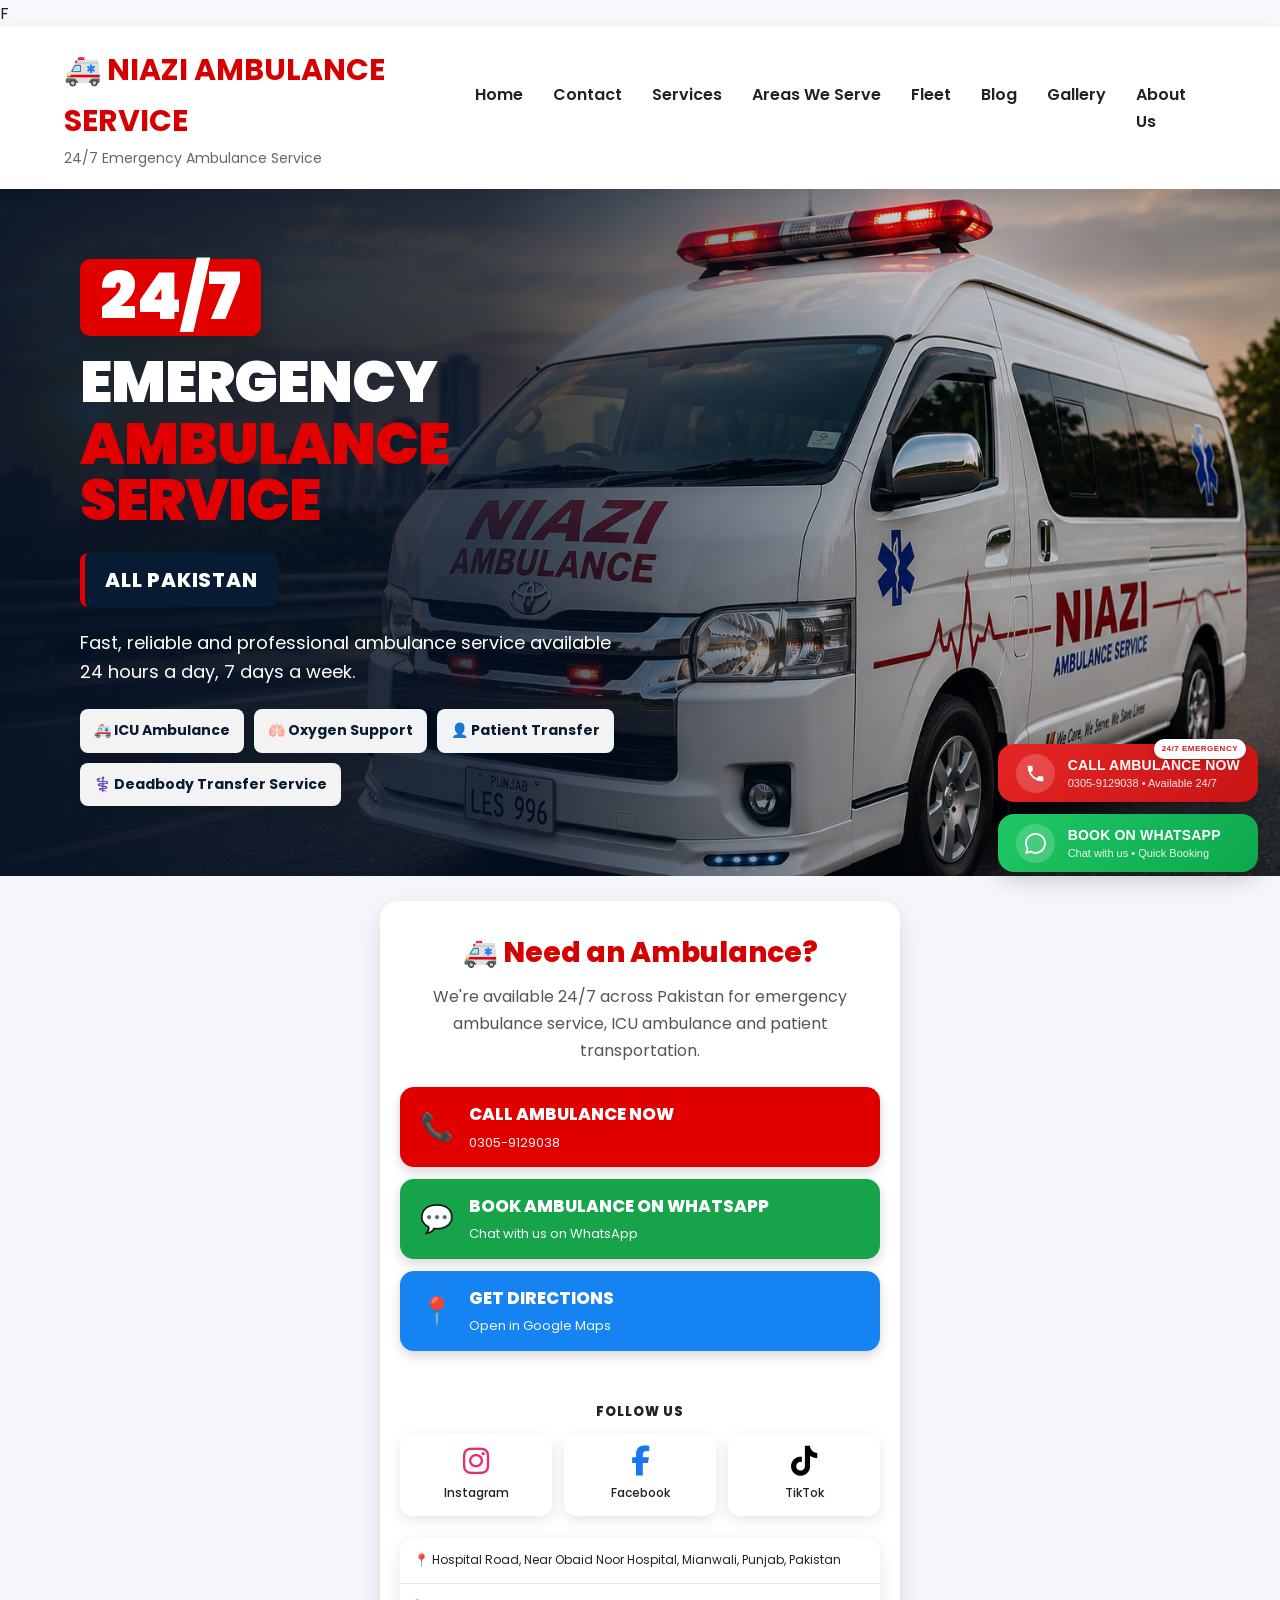
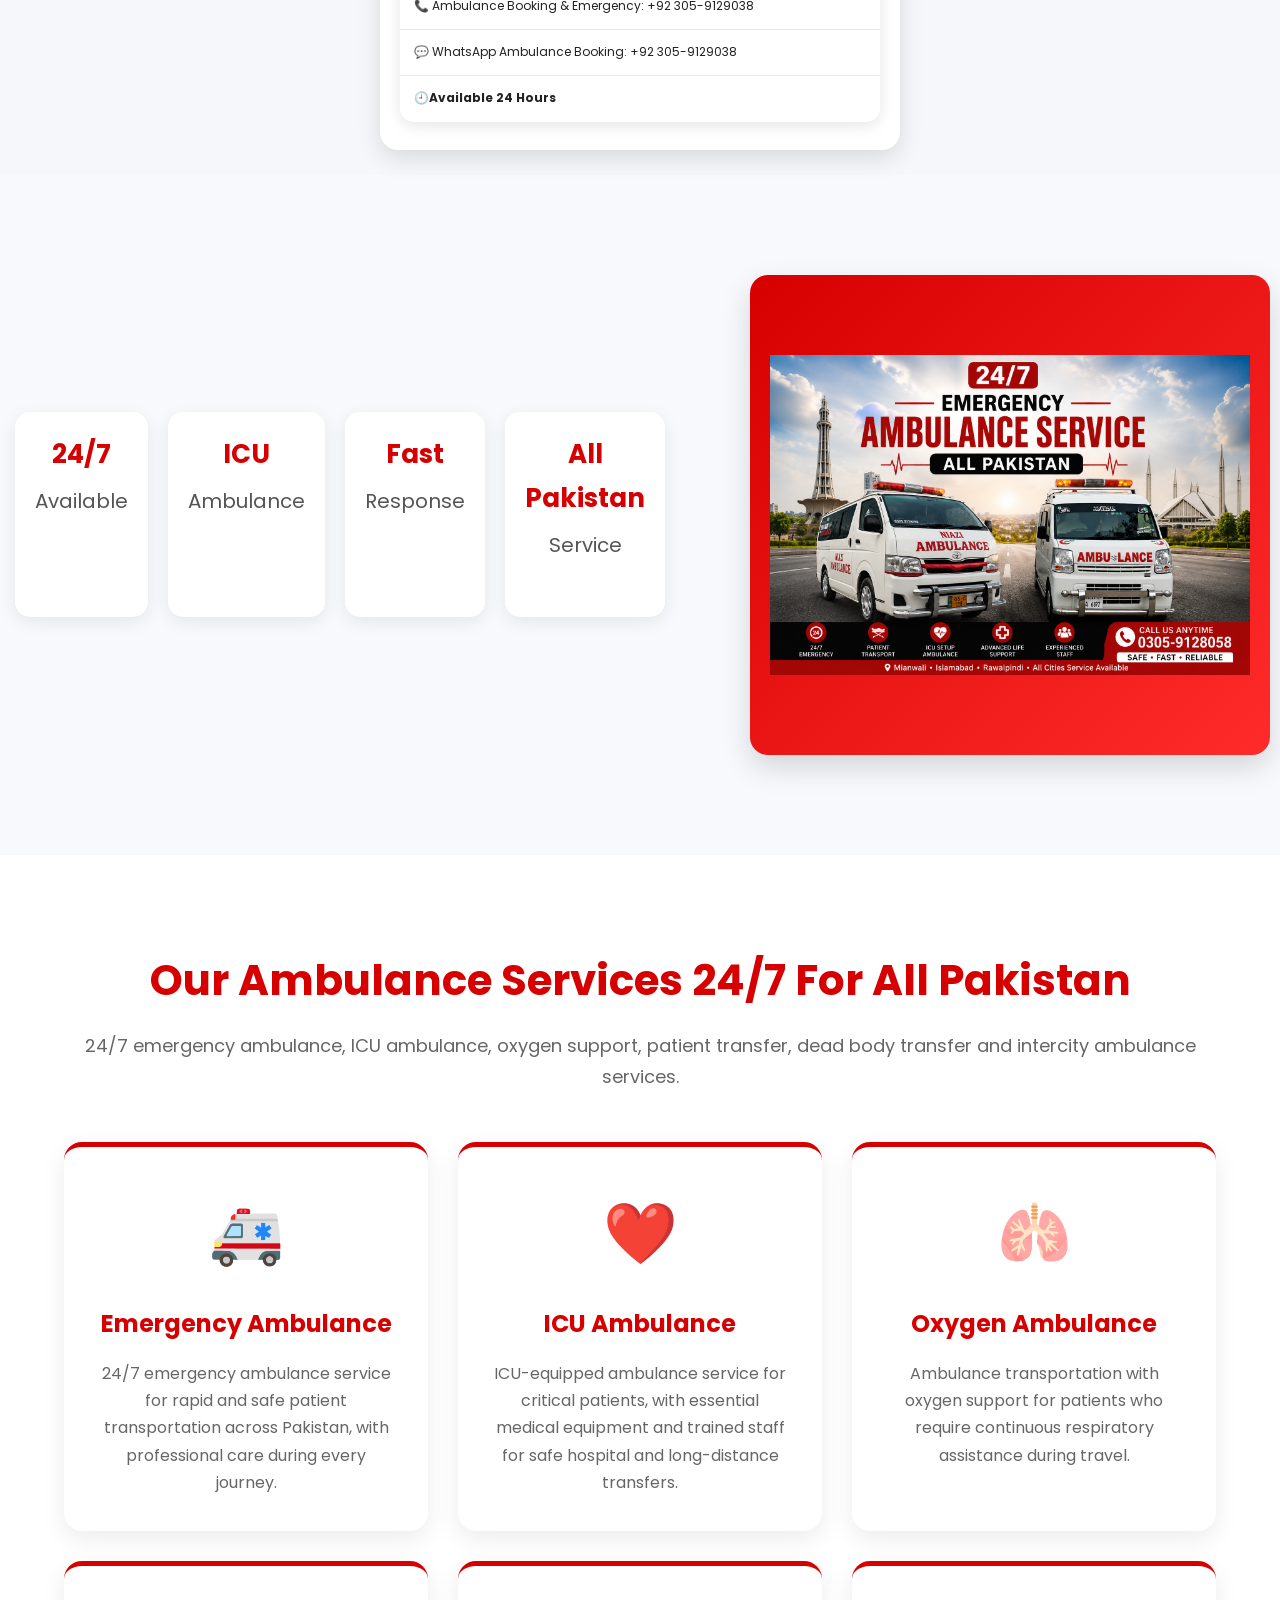
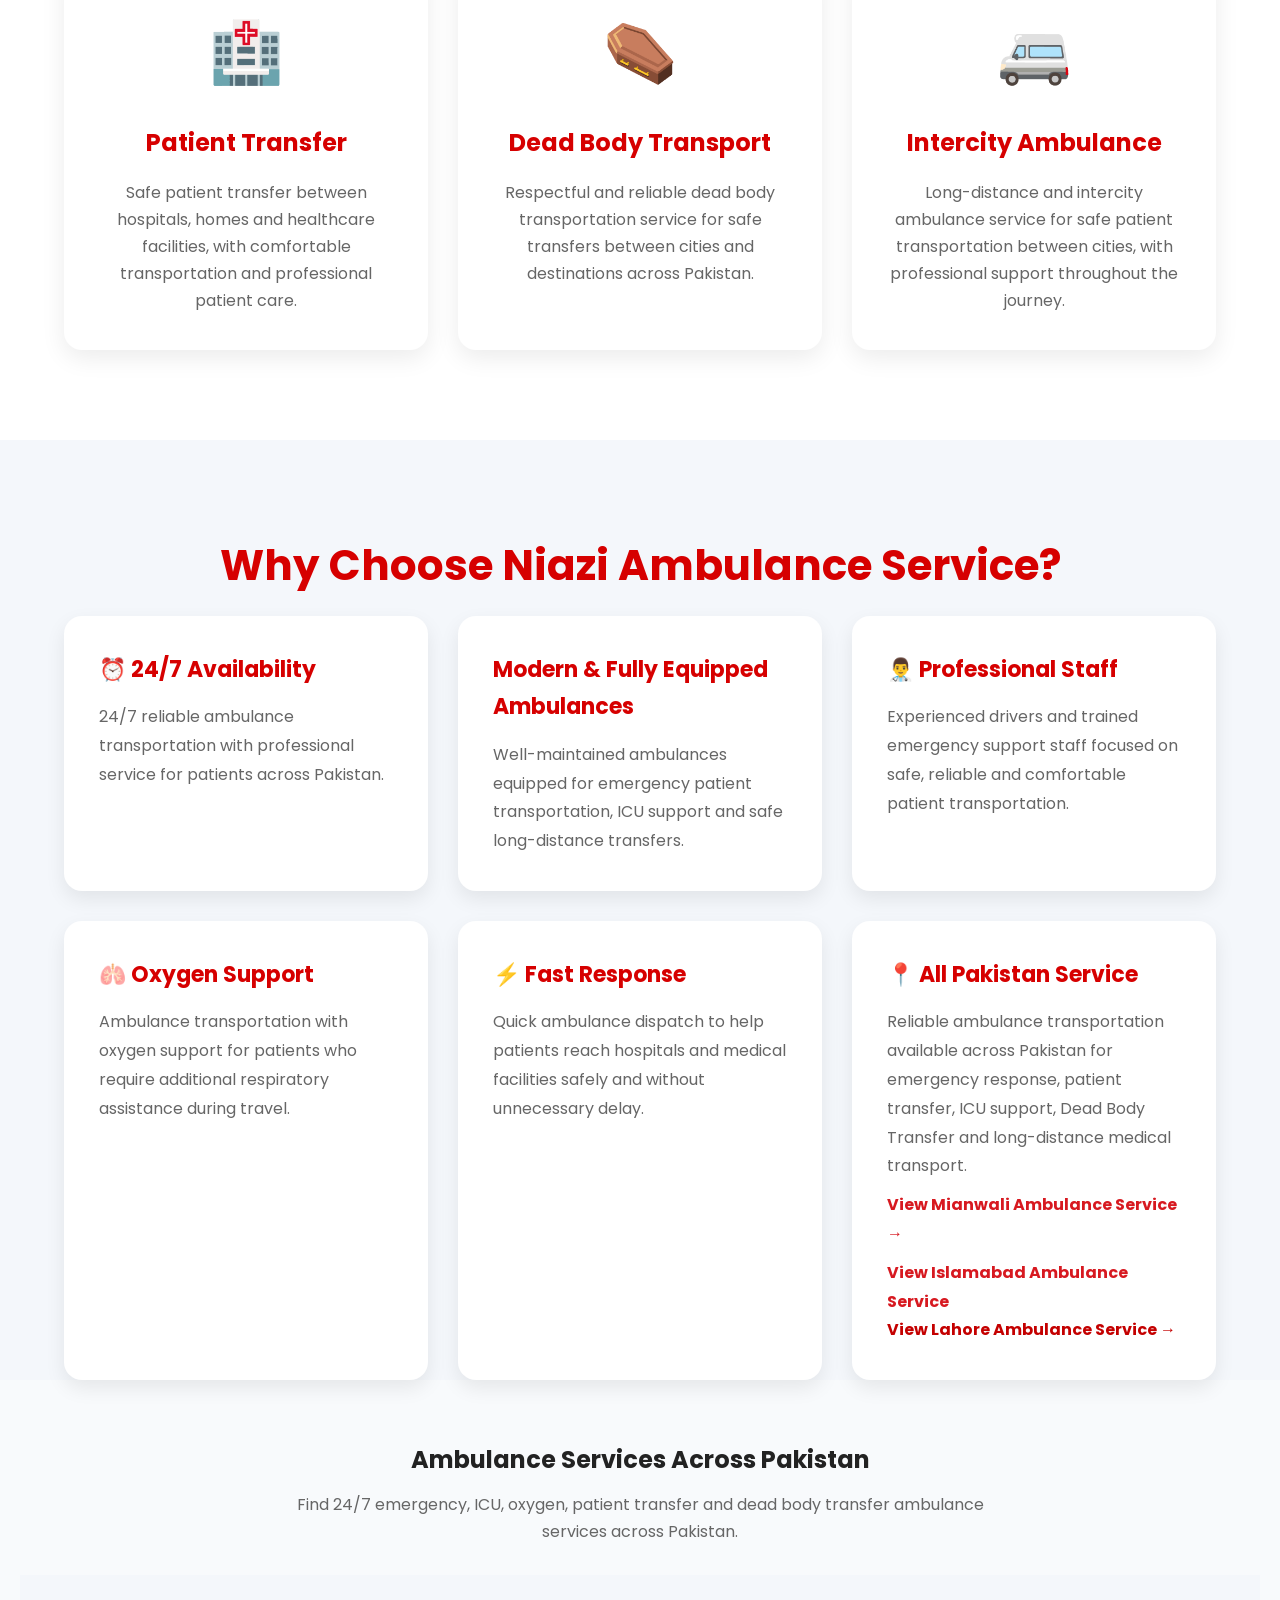
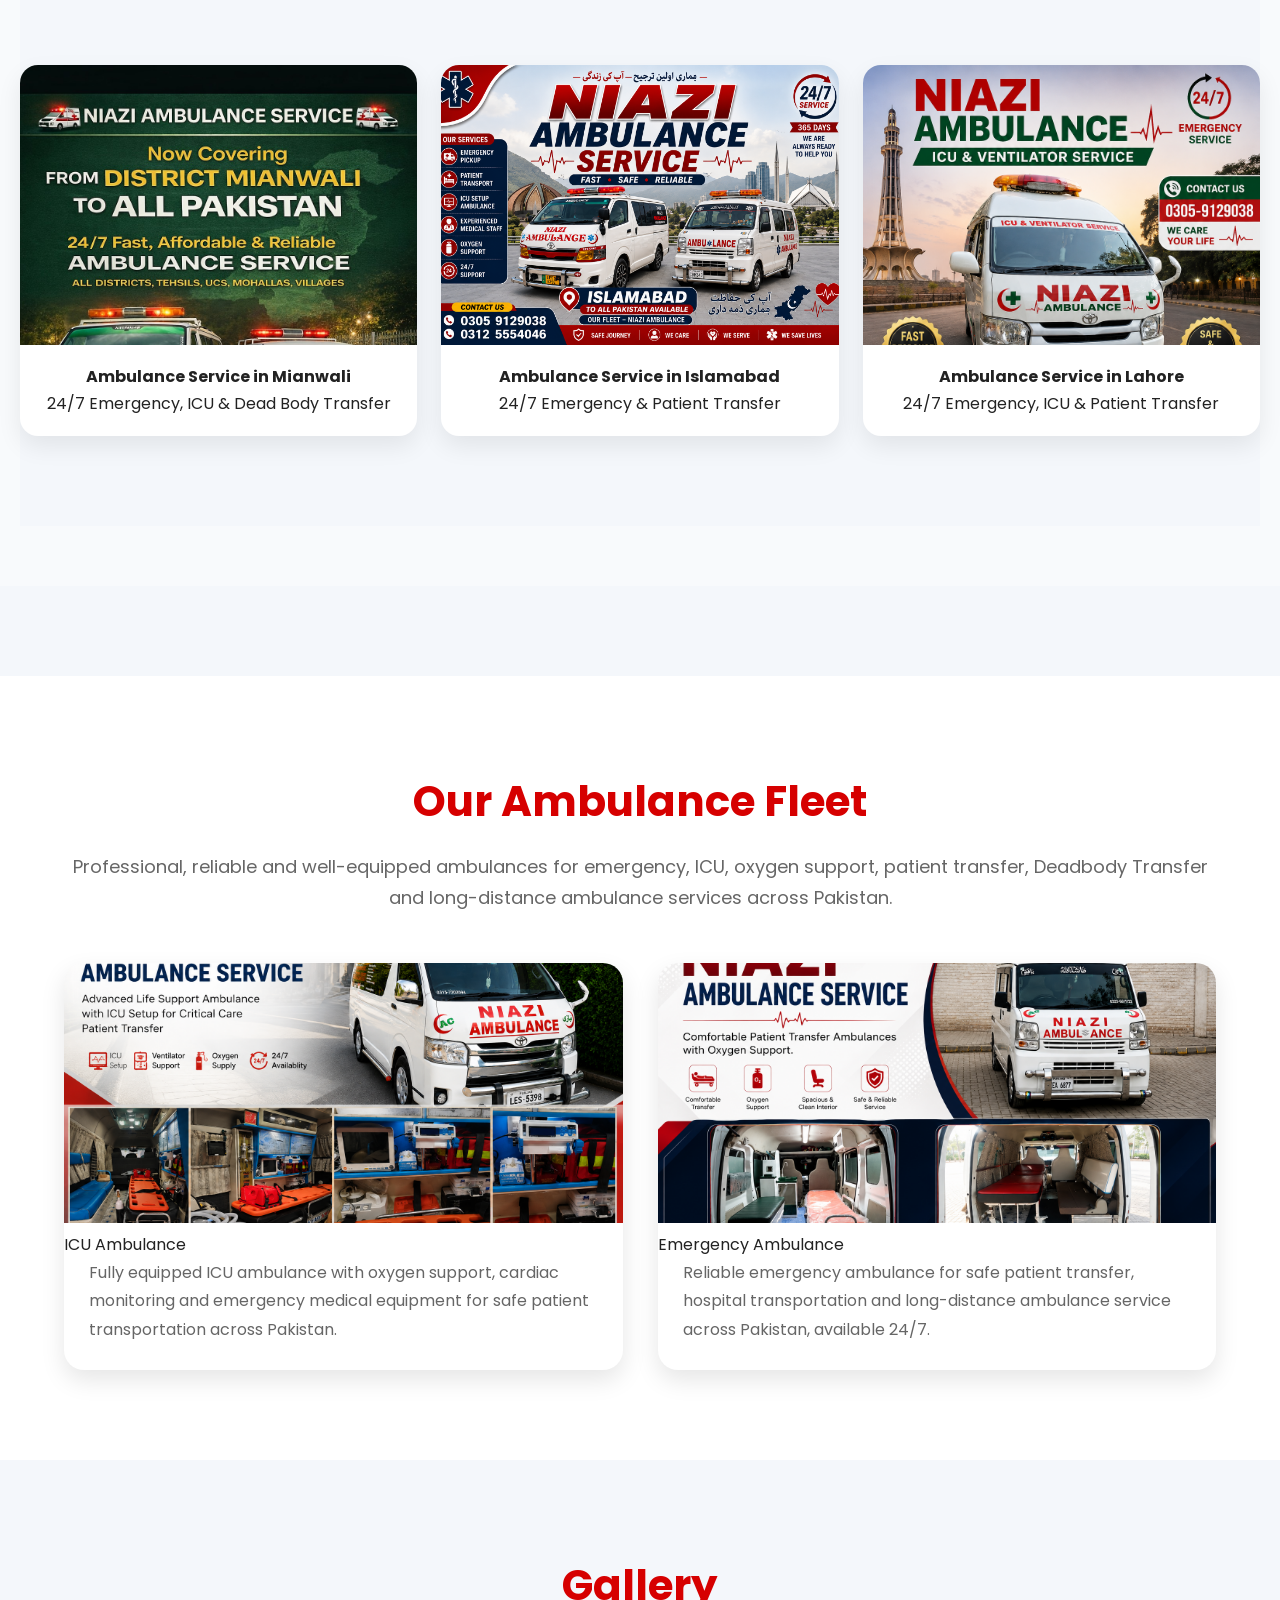
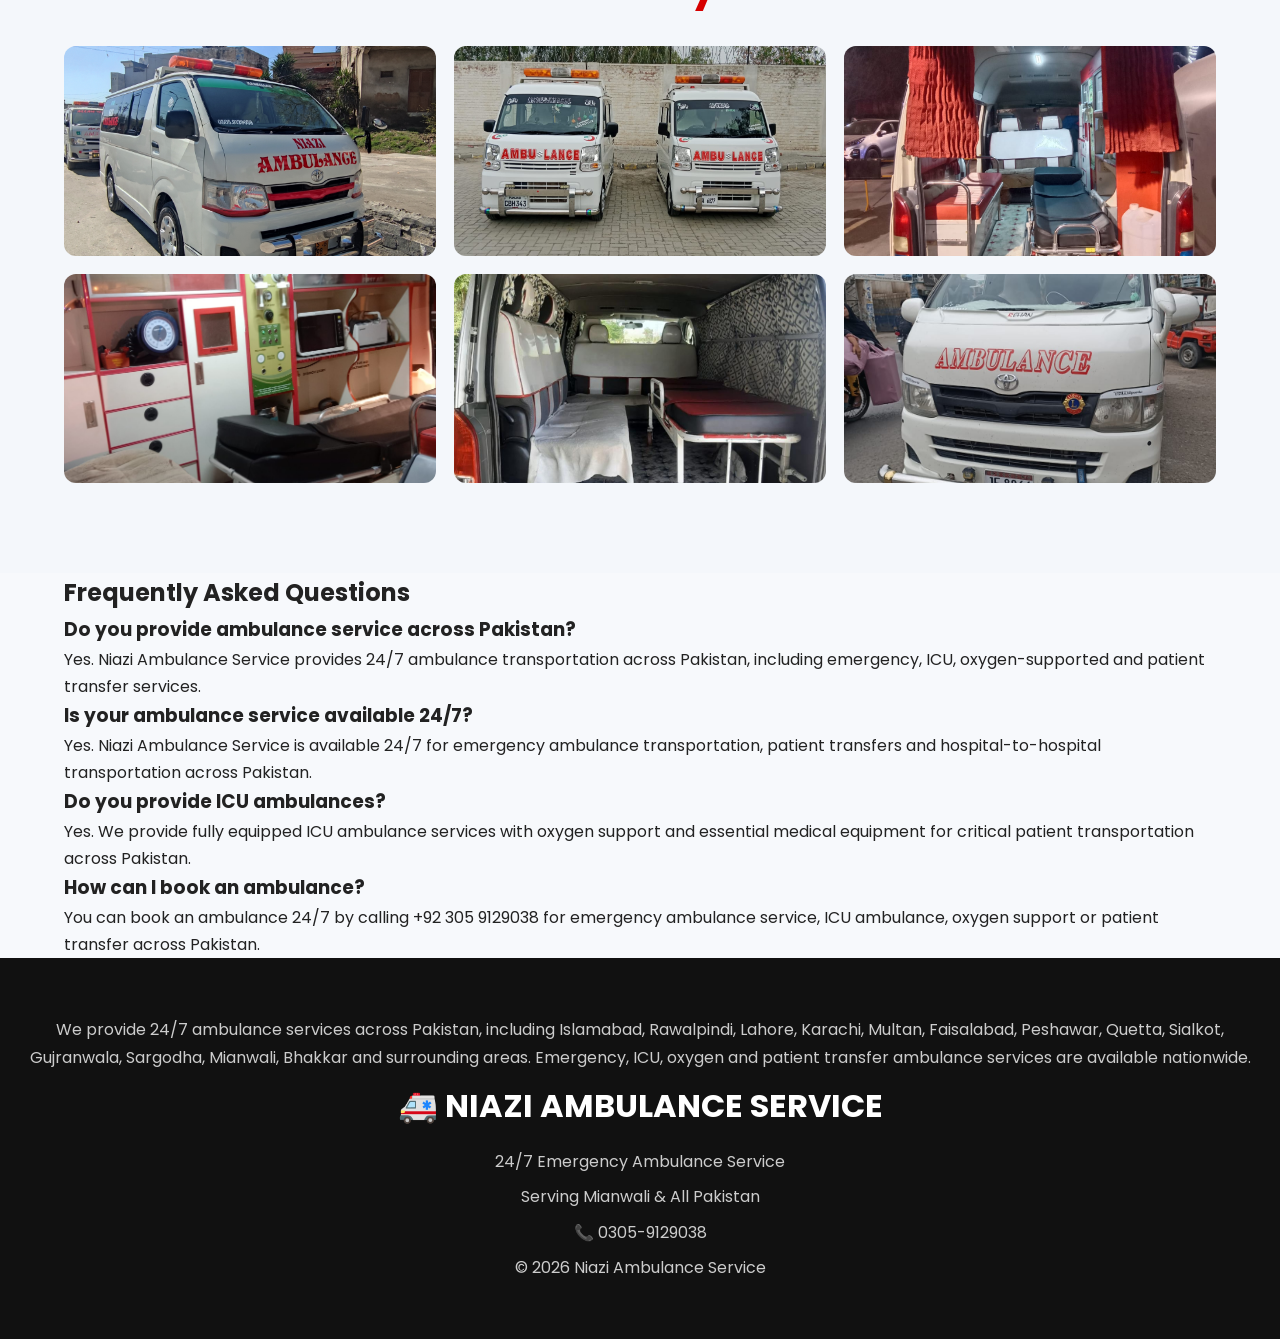
==== index.html @ 9f376a41 "Update index.html" ====
<!DOCTYPE html>
<html lang="en">
<head> 
<!-- Google tag (gtag.js) -->
<script async src="https://www.googletagmanager.com/gtag/js?id=G-XBXGV4109N"></script>
<script>
window.dataLayer = window.dataLayer || [];
function gtag(){dataLayer.push(arguments);}
gtag('js', new Date());

gtag('config', 'G-XBXGV4109N',);F
</script>F
<link rel="icon" type="image/png" href="favicon.png">
    <meta charset="UTF-8">
    <meta name="viewport" content="width=device-width, initial-scale=1.0">
    <title>Niazi Ambulance Service | 24/7 Ambulance Service Across Pakistan</title>
<meta name="description" content="Niazi Ambulance Service provides 24/7 emergency ambulance, ICU ambulance, oxygen ambulance, patient transfer and dead body transportation across  Pakistan.">
<meta name="keywords" content="Pakistan ambulance service, ambulance service Pakistan, emergency ambulance Pakistan, 24/7 ambulance service, ICU ambulance, oxygen ambulance, patient transfer, dead body transportation, private ambulance Pakistan, ambulance near me, Islamabad ambulance, Rawalpindi ambulance, Lahore ambulance, Karachi ambulance, Multan ambulance, Faisalabad ambulance, Peshawar ambulance, Quetta ambulance, Sialkot ambulance, Gujranwala ambulance, Hyderabad ambulance, Sargodha ambulance, Bahawalpur ambulance, Sukkur ambulance, Abbottabad ambulance, Mardan ambulance, Mianwali ambulance, Bhakkar ambulance, Niazi Ambulance Service">    
  <link rel="canonical" href="https://niaziambulance.github.io/niazi-ambulance/"> 
    <meta property="og:title" content="Niazi Ambulance Service | 24/7 Emergency Ambulance Across Pakistan">
<meta property="og:description" content="24/7 Emergency Ambulance, ICU Ambulance, Oxygen Ambulance, Patient transfer ambulance services, including and Dead Body Transportation across Pakistan.">
<meta property="og:image" content="https://niaziambulance.github.io/niazi-ambulance/large-ambulance.jpg">
<meta property="og:url" content="https://niaziambulance.github.io/niazi-ambulance/">
<meta property="og:type" content="website">
<link rel="stylesheet" href="style.css"> 
 <link rel="stylesheet" href="https://cdnjs.cloudflare.com/ajax/libs/font-awesome/6.7.2/css/all.min.css">
    <link href="https://fonts.googleapis.com/css2?family=Poppins:wght@300;400;500;600;700&display=swap" rel="stylesheet">
<script type="application/ld+json">
{
  "@context":"https://schema.org",
  "@type":"AmbulanceStation",
  "name":"Niazi Ambulance Service",
  "url":"https://niaziambulance.github.io/niazi-ambulance/",
  "telephone":"+92 305 9129038",
  "areaServed":"Pakistan",
  "address":{
    "@type":"PostalAddress",
    "addressLocality":"Mianwali",
    "addressCountry":"PK"
  }
}
</script>
</head>

<body>

<header>

<div class="container">

<div class="logo">

<h2>🚑 NIAZI AMBULANCE SERVICE</h2>

<p>24/7 Emergency Ambulance Service</p>

</div>

<!-- MOBILE MENU BUTTON -->
<button class="niazi-menu-btn" onclick="toggleNiaziMenu()" aria-label="Open Menu">
    ☰
</button>

<nav id="niazi-navigation">

    <ul>

        <li>
            <a href="index.html"
               onclick="closeNiaziMenu()"
               style="color:#222 !important; text-decoration:none !important;">
               Home
            </a>
        <li>
            <a href="#contact"
             onclick="closeNiaziMenu()"
             style="color:#222 !important; text-decoration:none !important; opacity:1 !important;">
            Contact
         </a>
     <li>
            <a href="#services"
               onclick="closeNiaziMenu()"
               style="color:#222 !important; text-decoration:none !important;">
               Services
            </a>
        </li>

        <li>
            <a href="areas-we-serve.html"
               onclick="closeNiaziMenu()"
               style="color:#222 !important; text-decoration:none !important; white-space:nowrap;">
               Areas We Serve
            </a>
        </li>

        <li>
            <a href="#fleet"
               onclick="closeNiaziMenu()"
               style="color:#222 !important; text-decoration:none !important;">
               Fleet
            </a>
        </li>

        <li>
            <a href="blog.html"
               onclick="closeNiaziMenu()"
               style="color:#222 !important; text-decoration:none !important;">
               Blog
            </a>
        </li>

        <li>
            <a href="#gallery"
               onclick="closeNiaziMenu()"
               style="color:#222 !important; text-decoration:none !important;">
               Gallery
            </a>
        </li>

        <li>
            <a href="about.html"
               onclick="closeNiaziMenu()"
               style="color:#222 !important; text-decoration:none !important;">
               About Us
            </a>
        </li>

        <li>
        
            </a>
        </li>

    </ul>

</nav>
    
</div>

</header> 
<!-- PREMIUM HERO SECTION -->
<section class="niazi-premium-hero">

    <div class="niazi-hero-overlay"></div>

    <div class="niazi-hero-content">

        <div class="niazi-hero-copy">

            <div class="niazi-247">24/7</div>

            <h1>
                EMERGENCY
                <span>AMBULANCE SERVICE</span>
            </h1>

            <div class="niazi-all-pakistan">
                ALL PAKISTAN
            </div>

            <p class="niazi-hero-description">
                Fast, reliable and professional ambulance service
                available 24 hours a day, 7 days a week.
            </p>

            <div class="niazi-hero-services">

                <span>
                    🚑 ICU Ambulance
                </span>

                <span>
                    🫁 Oxygen Support
                </span>

                <span>
                    👤 Patient Transfer
                </span>

                <span>
                    ⚕️ Deadbody Transfer Service
                </span>

            </div>

        </div>

    </div>

</section>
  </div>  
<!-- TOP EMERGENCY CONTACT PANEL -->
<section class="quick-emergency">

  <div class="quick-emergency-card">

    <h2>🚑 Need an Ambulance?</h2>
    <p class="quick-subtitle">We're available 24/7 across Pakistan for emergency ambulance service, ICU ambulance and patient transportation.</p>

    <a href="tel:03059129038" class="quick-action quick-call">
      <span>📞</span>
      <div>
        <strong>CALL AMBULANCE NOW</strong>
        <small>0305-9129038</small>
      </div>
    </a>

    <a href="https://wa.me/923059129038"
       class="quick-action quick-whatsapp">
      <span>💬</span>
      <div>
        <strong>BOOK AMBULANCE ON WHATSAPP</strong>
        <small>Chat with us on WhatsApp</small>
      </div>
    </a>

    <a href="https://maps.app.goo.gl/GxHsYLiKCK63PZyK7"
       target="_blank"
       rel="noopener noreferrer"
       class="quick-action quick-directions">
      <span>📍</span>
      <div>
        <strong>GET DIRECTIONS</strong>
        <small>Open in Google Maps</small>
      </div>
    </a>

  <div class="quick-social">

<a href="https://www.instagram.com/niaziambulanceservice?igsh=cXZ5MG9jd2l1eTc="
       target="_blank" rel="noopener noreferrer"
       class="social-instagram">
        <i class="fa-brands fa-instagram"></i>
        <span>Instagram</span>
    </a>

    <a href="https://www.facebook.com/share/195JZ9LGdm/"
       target="_blank" rel="noopener noreferrer"
       class="social-facebook">
        <i class="fa-brands fa-facebook-f"></i>
        <span>Facebook</span>
    </a>

    <a href="https://www.tiktok.com/@niazi.ambulance.m?_r=1&amp;_t=ZS-98Pcb3kV2Ha"
       target="_blank" rel="noopener noreferrer"
       class="social-tiktok">
        <i class="fa-brands fa-tiktok"></i>
        <span>TikTok</span>
    </a>

  </div>

    <div class="quick-info">
      <p>📍 Hospital Road, Near Obaid Noor Hospital, Mianwali, Punjab, Pakistan</p>
      <p>📞 Ambulance Booking & Emergency: +92 305-9129038</p>
      <p>💬 WhatsApp Ambulance Booking: +92 305-9129038</p>
      <p>🕘 <strong>Available 24 Hours</strong></p>
    </div>

  </div>

</section>
<!-- TOP EMERGENCY CONTACT PANEL END -->
<section class="hero">

<div class="hero-left">

<div class="hero-info">

<div>

<h3>24/7</h3>

<p>Available</p>

</div>

<div>

<h3>ICU</h3>

<p>Ambulance</p>

</div>

<div>

<h3>Fast</h3>

<p>Response</p>

</div>

<div>

<h3>All Pakistan</h3>

<p>Service</p>

</div>

</div>

</div>
<div class="hero-right">

    <img src="emergency-banner.png"
         loading="lazy"
         alt="Niazi Ambulance Service 24/7 Emergency Ambulance Service All Pakistan"
         class="emergency-banner">

</div>

</section><!-- ===========================
OUR SERVICES
============================ -->

<section id="services" class="services">

<div class="container">

<h2 class="section-title">Our Ambulance Services 24/7 For All Pakistan</h2>

<p class="section-subtitle">
24/7 emergency ambulance, ICU ambulance, oxygen support, patient transfer, dead body transfer and intercity ambulance services.
</p>

<div class="service-grid">

<div class="service-card">

<div class="icon">🚑</div>

<h3>Emergency Ambulance</h3>

<p>
24/7 emergency ambulance service for rapid and safe patient transportation across Pakistan, with professional care during every journey.
</p>

</div>

<div class="service-card">

<div class="icon">❤️</div>

<h3>ICU Ambulance</h3>

<p>
ICU-equipped ambulance service for critical patients, with essential medical equipment and trained staff for safe hospital and long-distance transfers.
</p>

</div>

<div class="service-card">

<div class="icon">🫁</div>

<h3>Oxygen Ambulance</h3>

<p>
Ambulance transportation with oxygen support for patients who require continuous respiratory assistance during travel.
</p>

</div>

<div class="service-card">

<div class="icon">🏥</div>

<h3>Patient Transfer</h3>

<p>
Safe patient transfer between hospitals, homes and healthcare facilities, with comfortable transportation and professional patient care.
</p>

</div>

<div class="service-card">

<div class="icon">⚰️</div>

<h3>Dead Body Transport</h3>

<p>
Respectful and reliable dead body transportation service for safe transfers between cities and destinations across Pakistan.
</p>

</div>

<div class="service-card">

<div class="icon">🚐</div>

<h3>Intercity Ambulance</h3>

<p>
Long-distance and intercity ambulance service for safe patient transportation between cities, with professional support throughout the journey.
</p>

</div>

</div>

</div>

</section>

<!-- ===========================
WHY CHOOSE US
============================ -->

<section class="why-us">

<div class="container">

<h2 class="section-title">
Why Choose Niazi Ambulance Service?
</h2>

<div class="why-grid">

<div class="why-card">

<h3>⏰ 24/7 Availability</h3>

<p>
24/7 reliable ambulance transportation with professional service for patients across Pakistan.
</p>

</div>

<div class="why-card"> 
    
<h3>Modern &amp; Fully Equipped Ambulances</h3>

<p>
Well-maintained ambulances equipped for emergency patient transportation, ICU support and safe long-distance transfers.
</p>

</div>

<div class="why-card">

<h3>👨‍⚕️ Professional Staff</h3>

<p>
Experienced drivers and trained emergency support staff focused on safe, reliable and comfortable patient transportation.
</p>

</div>

<div class="why-card">

<h3>🫁 Oxygen Support</h3>

<p>
Ambulance transportation with oxygen support for patients who require additional respiratory assistance during travel.
</p>

</div>

<div class="why-card">

<h3>⚡ Fast Response</h3>

<p>
Quick ambulance dispatch to help patients reach hospitals and medical facilities safely and without unnecessary delay.
</p>

</div>

<div class="why-card">

<h3>📍 All Pakistan Service</h3>

<p>
Reliable ambulance transportation available across Pakistan for emergency response, patient transfer, ICU support, Dead Body Transfer and long-distance medical transport.
<br>
<a href="ambulance-service-in-mianwali/" style="display:inline-block;margin-top:10px;font-weight:bold;color:#d71920;text-decoration:none;">
View Mianwali Ambulance Service →
<br>
<a href="ambulance-service-in-islamabad/" style="display:inline-block;margin-top:10px;font-weight:bold;color:#d71920;text-decoration:none;">
View Islamabad Ambulance Service 
    
<a href="ambulance-service-in-lahore/" style="display:block;color:#c40000;font-weight:700;text-decoration:none;">
    View Lahore Ambulance Service →
</a>
</p>

</div>

</div>

</div>
<section class="city-pages">
  <div class="w">

    <h2>Ambulance Services Across Pakistan</h2>
    <p class="sub">
      Find 24/7 emergency, ICU, oxygen, patient transfer and dead body transfer ambulance services across Pakistan.
    </p>

<div class="gallery">

  <figure class="card">
    <a href="ambulance-service-in-mianwali/">
      <img src="ambulance-service-in-mianwali/niazi-ambulance-mianwali.png" alt="Ambulance Service in Mianwali">
      <figcaption>
        <strong>Ambulance Service in Mianwali</strong><br>
        24/7 Emergency, ICU & Dead Body Transfer
      </figcaption>
    </a>
  </figure>

  <figure class="card">
    <a href="ambulance-service-in-islamabad/">
      <img src="ambulance-service-in-islamabad/niazi-ambulance-service-islamabad.png" alt="Ambulance Service in Islamabad">
      <figcaption>
        <strong>Ambulance Service in Islamabad</strong><br>
        24/7 Emergency & Patient Transfer
      </figcaption>
    </a>
  </figure>

  <figure class="card">
    <a href="ambulance-service-in-lahore/">
      <img src="ambulance-service-in-lahore/lahore-poster.jpg" alt="Ambulance Service in Lahore">
      <figcaption>
        <strong>Ambulance Service in Lahore</strong><br>
        24/7 Emergency, ICU & Patient Transfer
      </figcaption>
    </a>
  </figure>

</div>

    </div>

  </div>
</section>
</section><!-- ===========================
OUR FLEET
=========================== -->

<section id="fleet" class="fleet">

<div class="container">

<h2 class="section-title">Our Ambulance Fleet</h2>

<p class="section-subtitle">

Professional, reliable and well-equipped ambulances for emergency, ICU, oxygen support, patient transfer, Deadbody Transfer and long-distance ambulance services across Pakistan.

</p>

<div class="fleet-grid">

<div class="fleet-card">

<img src="large-icu-ambulance.jpg" loading="lazy" alt="ICU Ambulance with oxygen and cardiac monitoring for emergency patient transport across Pakistan"

<h3>ICU Ambulance</h3>

<p>

Fully equipped ICU ambulance with oxygen support, cardiac monitoring and emergency medical equipment for safe patient transportation across Pakistan.

</p>

</div>

<div class="fleet-card">

<img src="small-icu-ambulance.jpg" loading="lazy" alt="Emergency Ambulance for fast and reliable patient transfer across Pakistan"

<h3>Emergency Ambulance</h3>

<p>

Reliable emergency ambulance for safe patient transfer, hospital transportation and long-distance ambulance service across Pakistan, available 24/7.

</p>

</div>

</div>

</div>

</section>

<!-- ===========================
PHOTO GALLERY
=========================== -->

<section id="gallery" class="gallery">

<div class="container">

<h2 class="section-title">

Gallery

</h2>

<div class="Gallery-grid">

<img src="Gallery1.jpg" loading="lazy" alt="24/7 ambulance service with professional emergency patient transport across Pakistan">

<img src="Gallery2.jpg" loading="lazy" alt="Emergency ambulance service for fast patient transportation across Pakistan">

<img src="Gallery3.jpg" loading="lazy" alt="ICU ambulance service with oxygen and emergency medical support across Pakistan">

<img src="Gallery4.jpg" loading="lazy" alt="ICU ambulance with medical equipment for critical patient transport across Pakistan">

<img src="Gallery5.jpg" loading="lazy" alt="Advanced life support ambulance for emergency patient transportation across Pakistan">

<img src="Gallery6.jpg" loading="lazy" alt="Emergency ambulance service for safe hospital and patient transfer across Pakistan">

</div>

</div>

</section>

<section id="faq" class="faq">
  <div class="container">
    <h2>Frequently Asked Questions</h2>

 <h3>Do you provide ambulance service across Pakistan?</h3>
<p>Yes. Niazi Ambulance Service provides 24/7 ambulance transportation across Pakistan, including emergency, ICU, oxygen-supported and patient transfer services.</p>
   
 <h3>Is your ambulance service available 24/7?</h3>
 <p>Yes. Niazi Ambulance Service is available 24/7 for emergency ambulance transportation, patient transfers and hospital-to-hospital transportation across Pakistan.</p>

 <h3>Do you provide ICU ambulances?</h3>
 <p>Yes. We provide fully equipped ICU ambulance services with oxygen support and essential medical equipment for critical patient transportation across Pakistan.</p>

 <h3>How can I book an ambulance?</h3>
<p>You can book an ambulance 24/7 by calling +92 305 9129038 for emergency ambulance service, ICU ambulance, oxygen support or patient transfer across Pakistan.</p>
  </div>
</section>


<!-- ===========================
FOOTER
=========================== -->

<footer>   
<p>
We provide 24/7 ambulance services across Pakistan, including Islamabad, Rawalpindi, Lahore, Karachi, Multan, Faisalabad, Peshawar, Quetta, Sialkot, Gujranwala, Sargodha, Mianwali, Bhakkar and surrounding areas. Emergency, ICU, oxygen and patient transfer ambulance services are available nationwide.
</p>
<div class="container">

<h2>

🚑 NIAZI AMBULANCE SERVICE

</h2>

<p>

24/7 Emergency Ambulance Service

</p>

<p>

Serving Mianwali & All Pakistan

</p>

<p>

📞 0305-9129038

</p>

<p>

© 2026 Niazi Ambulance Service

</p>

</div>

</footer>

<script src="script.js"></script>
<!-- =====================================================
     NIAZI AMBULANCE - PREMIUM FLOATING CTA
     ===================================================== -->

<style>
/* ---------- PREMIUM FLOATING CTA ---------- */

.niazi-premium-cta {
    position: fixed;
    right: 22px;
    bottom: 28px;
    z-index: 999999;
    display: flex;
    flex-direction: column;
    gap: 12px;
    font-family: Arial, Helvetica, sans-serif;
}

/* Main button */
.niazi-premium-btn {
    position: relative;
    min-width: 205px;
    height: 58px;
    padding: 0 18px;
    border-radius: 16px;
    display: flex;
    align-items: center;
    gap: 13px;
    color: #fff;
    text-decoration: none;
    box-sizing: border-box;

    box-shadow:
        0 8px 25px rgba(0,0,0,.18),
        0 2px 5px rgba(0,0,0,.08);

    transition:
        transform .25s ease,
        box-shadow .25s ease;
}

/* Hover */
.niazi-premium-btn:hover {
    transform: translateX(-5px);
    box-shadow:
        0 12px 30px rgba(0,0,0,.25),
        0 3px 8px rgba(0,0,0,.10);
}

/* Call */
.niazi-call-premium {
    background: linear-gradient(135deg, #e52525, #c91414);
}

/* WhatsApp */
.niazi-whatsapp-premium {
    background: linear-gradient(135deg, #20c765, #0ca84c);
}

/* Icon circle */
.niazi-premium-icon {
    width: 39px;
    height: 39px;
    min-width: 39px;
    border-radius: 50%;
    background: rgba(255,255,255,.18);
    display: flex;
    align-items: center;
    justify-content: center;
}

/* SVG */
.niazi-premium-icon svg {
    width: 21px;
    height: 21px;
    fill: #fff;
}

/* Text */
.niazi-premium-text {
    display: flex;
    flex-direction: column;
    line-height: 1.15;
}

.niazi-premium-title {
    font-size: 14px;
    font-weight: 800;
    letter-spacing: .2px;
}

.niazi-premium-number {
    margin-top: 4px;
    font-size: 11px;
    font-weight: 500;
    opacity: .9;
}

/* Small emergency badge */
.niazi-emergency-dot {
    position: absolute;
    top: -5px;
    right: 12px;
    padding: 3px 8px;
    border-radius: 20px;
    background: #fff;
    color: #d71920;
    font-size: 8px;
    font-weight: 900;
    letter-spacing: .5px;
    box-shadow: 0 3px 8px rgba(0,0,0,.15);
}


/* ---------- SUBTLE CALL PULSE ---------- */

.niazi-call-premium .niazi-premium-icon {
    animation: niaziPulse 2.2s infinite;
}

@keyframes niaziPulse {
    0% {
        box-shadow: 0 0 0 0 rgba(255,255,255,.35);
    }
    60% {
        box-shadow: 0 0 0 9px rgba(255,255,255,0);
    }
    100% {
        box-shadow: 0 0 0 0 rgba(255,255,255,0);
    }
}


/* =====================================================
   MOBILE PREMIUM BOTTOM BAR
   ===================================================== */

.niazi-mobile-premium {
    display: none;
}

@media (max-width: 768px) {

    /* Hide desktop buttons */
    .niazi-premium-cta {
        display: none;
    }

    /* Bottom bar */
    .niazi-mobile-premium {
        position: fixed;
        left: 10px;
        right: 10px;
        bottom: 10px;
        height: 66px;
        z-index: 999999;

        display: flex;
        overflow: hidden;

        border-radius: 17px;

        box-shadow:
            0 8px 30px rgba(0,0,0,.28),
            0 2px 8px rgba(0,0,0,.12);

        font-family: Arial, Helvetica, sans-serif;
    }

    /* Mobile buttons */
    .niazi-mobile-premium-btn {
        flex: 1;
        display: flex;
        align-items: center;
        justify-content: center;
        gap: 8px;

        color: #fff;
        text-decoration: none;

        font-size: 12px;
        font-weight: 800;
        letter-spacing: .1px;

        transition: filter .2s ease;
    }

    .niazi-mobile-premium-btn:active {
        filter: brightness(.88);
    }

    .niazi-mobile-call {
        background: linear-gradient(135deg, #e52525, #c91414);
    }

    .niazi-mobile-whatsapp {
        background: linear-gradient(135deg, #20c765, #0ca84c);
    }

    .niazi-mobile-premium-btn svg {
        width: 22px;
        height: 22px;
        fill: #fff;
    }

    /* Divider */
    .niazi-mobile-divider {
        width: 1px;
        background: rgba(255,255,255,.3);
    }

    /* Prevent website content being hidden */
    body {
        padding-bottom: 88px;
    }
}


/* ---------- SMALL PHONES ---------- */

@media (max-width: 380px) {

    .niazi-mobile-premium {
        height: 62px;
        left: 7px;
        right: 7px;
        bottom: 7px;
    }

    .niazi-mobile-premium-btn {
        font-size: 10px;
        gap: 6px;
    }

    .niazi-mobile-premium-btn svg {
        width: 19px;
        height: 19px;
    }
}
</style>


<!-- =====================================================
     DESKTOP CTA
     ===================================================== -->

<div class="niazi-premium-cta">

    <!-- CALL AMBULANCE -->
    <a
        href="tel:+923059129038"
        class="niazi-premium-btn niazi-call-premium"
        aria-label="Call Niazi Ambulance Now"
    >

        <span class="niazi-emergency-dot">
            24/7 EMERGENCY
        </span>

        <span class="niazi-premium-icon">

            <svg viewBox="0 0 24 24">
                <path d="M6.62 10.79a15.46 15.46 0 006.59 6.59l2.2-2.2c.27-.27.67-.36 1.02-.24
                1.12.37 2.33.57 3.57.57.55 0 1 .45 1 1V20c0
                .55-.45 1-1 1C10.61 21 3 13.39 3 4
                c0-.55.45-1 1-1h3.5c.55 0 1 .45
                1 1 0 1.25.2 2.45.57 3.57.11.35.03.74-.25
                1.02l-2.2 2.2z"/>
            </svg>

        </span>

        <span class="niazi-premium-text">
            <span class="niazi-premium-title">
                CALL AMBULANCE NOW
            </span>

            <span class="niazi-premium-number">
                0305-9129038 • Available 24/7
            </span>
        </span>

    </a>


    <!-- WHATSAPP -->
    <a
        href="https://wa.me/923059129038?text=Assalam-o-Alaikum%2C%20mujhe%20ambulance%20book%20karni%20hai."
        class="niazi-premium-btn niazi-whatsapp-premium"
        target="_blank"
        rel="noopener"
        aria-label="Book Ambulance on WhatsApp"
    >

        <span class="niazi-premium-icon">

            <svg viewBox="0 0 24 24">
                <path d="M20.52 3.48A11.8 11.8 0 0012.04 0C5.52
                0 .22 5.3 .22 11.82c0 2.08.54 4.11
                1.57 5.9L.1 24l6.42-1.68a11.8 11.8 0 005.52
                1.37h.01c6.52 0 11.82-5.3 11.82-11.82
                0-3.16-1.23-6.13-3.35-8.39z
                M12.05 21.7h-.01a9.85 9.85 0 01-5.02-1.37l-.36-.21-3.81
                1 1.02-3.72-.23-.38a9.83 9.83 0 01-1.51-5.2
                C2.13 6.39 6.58 1.94 12.05 1.94c2.64
                0 5.12 1.03 6.99 2.9a9.81 9.81 0 012.9
                6.98c0 5.47-4.45 9.92-9.89 9.92z"/>
            </svg>

        </span>

        <span class="niazi-premium-text">
            <span class="niazi-premium-title">
                BOOK ON WHATSAPP
            </span>

            <span class="niazi-premium-number">
                Chat with us • Quick Booking
            </span>
        </span>

    </a>

</div>


<!-- =====================================================
     MOBILE STICKY CTA
     ===================================================== -->

<div class="niazi-mobile-premium">

    <!-- CALL -->
    <a
        href="tel:+923059129038"
        class="niazi-mobile-premium-btn niazi-mobile-call"
    >

        <svg viewBox="0 0 24 24">
            <path d="M6.62 10.79a15.46 15.46 0 006.59 6.59l2.2-2.2c.27-.27.67-.36 1.02-.24
            1.12.37 2.33.57 3.57.57.55 0 1 .45 1 1V20c0
            .55-.45 1-1 1C10.61 21 3 13.39 3 4
            c0-.55.45-1 1-1h3.5c.55 0 1 .45
            1 1 0 1.25.2 2.45.57 3.57.11.35.03.74-.25
            1.02l-2.2 2.2z"/>
        </svg>

        CALL AMBULANCE NOW

    </a>


    <span class="niazi-mobile-divider"></span>


    <!-- WHATSAPP -->
    <a
        href="https://wa.me/923059129038?text=Assalam-o-Alaikum%2C%20mujhe%20ambulance%20book%20karni%20hai."
        class="niazi-mobile-premium-btn niazi-mobile-whatsapp"
        target="_blank"
        rel="noopener"
    >

        <svg viewBox="0 0 24 24">
            <path d="M20.52 3.48A11.8 11.8 0 0012.04 0C5.52
            0 .22 5.3 .22 11.82c0 2.08.54 4.11
            1.57 5.9L.1 24l6.42-1.68a11.8 11.8 0 005.52
            1.37h.01c6.52 0 11.82-5.3 11.82-11.82
            0-3.16-1.23-6.13-3.35-8.39z
            M12.05 21.7h-.01a9.85 9.85 0 01-5.02-1.37l-.36-.21-3.81
            1 1.02-3.72-.23-.38a9.83 9.83 0 01-1.51-5.2
            C2.13 6.39 6.58 1.94 12.05 1.94c2.64
            0 5.12 1.03 6.99 2.9a9.81 9.81 0 012.9
            6.98c0 5.47-4.45 9.92-9.89 9.92z"/>
        </svg>

        BOOK ON WHATSAPP

    </a>

</div>
    <script>
document.addEventListener("DOMContentLoaded", function () {

    const menuButton = document.querySelector(".niazi-menu-btn");
    const menu = document.getElementById("niazi-navigation");

    if (!menuButton || !menu) return;

    menuButton.addEventListener("click", function () {
        menu.classList.toggle("niazi-menu-open");
    });

    const menuLinks = menu.querySelectorAll("a");

    menuLinks.forEach(function (link) {
        link.addEventListener("click", function () {
            menu.classList.remove("niazi-menu-open");
        });
    });

});
    </script>
</body>

</html>
---- style.css ----
/* ==========================================
NIAZI AMBULANCE SERVICE
STYLE.CSS
========================================== */

*{
margin:0;
padding:0;
box-sizing:border-box;
}

html{
scroll-behavior:smooth;
}

body{

font-family:'Poppins',sans-serif;

background:#f7f9fc;

color:#222;

line-height:1.7;

}

/* Container */

.container{

width:90%;

max-width:1200px;

margin:auto;

}

/* ======================
HEADER
====================== */

header{

background:#ffffff;

box-shadow:0 3px 15px rgba(0,0,0,.08);

position:sticky;

top:0;

z-index:1000;

}

header .container{

display:flex;

justify-content:space-between;

align-items:center;

padding:18px 0;

}

.logo h2{

color:#d60000;

font-size:30px;

font-weight:700;

}

.logo p{

font-size:14px;

color:#666;

}

nav ul{

display:flex;

list-style:none;

gap:30px;

}

nav ul li a{

text-decoration:none;

color:#222;

font-weight:600;

transition:.3s;

}

nav ul li a:hover{

color:#d60000;

}

.call-btn{

background:#d60000;

color:#fff;

padding:12px 22px;

border-radius:50px;

text-decoration:none;

font-weight:600;

transition:.3s;

}

.call-btn:hover{

background:#a60000;

}

/* ======================
HERO
====================== */

.hero{

display:flex;

justify-content:space-between;

align-items:center;

padding:80px 0;

gap:60px;

}

.hero-left{

flex:1;

}

.hero-left h1{

font-size:54px;

font-weight:700;

color:#111;

margin-bottom:20px;

line-height:1.2;

}

.hero-left p{

font-size:20px;

color:#555;

margin-bottom:35px;

}

.hero-buttons{

display:flex;

gap:15px;

flex-wrap:wrap;

margin-bottom:40px;

}

.btn{

display:inline-block;

padding:14px 28px;

border-radius:40px;

text-decoration:none;

font-weight:600;

transition:.3s;

}

.red{

background:#d60000;

color:#fff;

}

.green{

background:#16a34a;

color:#fff;

}

.blue{

background:#0077ff;

color:#fff;

}

.btn:hover{

transform:translateY(-3px);

box-shadow:0 10px 25px rgba(0,0,0,.15);

}

.hero-info{

display:grid;

grid-template-columns:repeat(4,1fr);

gap:20px;

}

.hero-info div{

background:#fff;

padding:20px;

border-radius:15px;

text-align:center;

box-shadow:0 5px 18px rgba(0,0,0,.08);

}

.hero-info h3{

font-size:26px;

color:#d60000;

margin-bottom:8px;

}

.hero-right{

flex:1;

text-align:center;

}

.hero-right img{

width:100%;

max-width:520px;

border-radius:18px;

box-shadow:0 12px 30px rgba(0,0,0,.15);

margin-bottom:20px;

}/* ===========================
SECTION TITLE
=========================== */

.section-title{

text-align:center;

font-size:42px;

font-weight:700;

color:#d60000;

margin-bottom:15px;

}

.section-subtitle{

text-align:center;

font-size:18px;

color:#666;

margin-bottom:50px;

}

/* ===========================
SERVICES
=========================== */

.services{

padding:90px 0;

background:#ffffff;

}

.service-grid{

display:grid;

grid-template-columns:repeat(auto-fit,minmax(280px,1fr));

gap:30px;

}

.service-card{

background:#fff;

padding:35px;

border-radius:18px;

text-align:center;

box-shadow:0 8px 25px rgba(0,0,0,.08);

transition:.35s;

border-top:5px solid #d60000;

}

.service-card:hover{

transform:translateY(-10px);

box-shadow:0 18px 35px rgba(0,0,0,.15);

}

.service-card .icon{

font-size:60px;

margin-bottom:20px;

}

.service-card h3{

font-size:24px;

margin-bottom:15px;

color:#d60000;

}

.service-card p{

font-size:16px;

color:#666;

}

/* ===========================
WHY CHOOSE US
=========================== */

.why-us{

padding:90px 0;

background:#f4f7fb;

}

.why-grid{

display:grid;

grid-template-columns:repeat(auto-fit,minmax(280px,1fr));

gap:30px;

}

.why-card{

background:#fff;

padding:35px;

border-radius:18px;

box-shadow:0 8px 20px rgba(0,0,0,.08);

transition:.3s;

}

.why-card:hover{

transform:translateY(-8px);

}

.why-card h3{

font-size:22px;

color:#d60000;

margin-bottom:15px;

}

.why-card p{

color:#666;

line-height:1.8;

}

/* ===========================
OUR FLEET
=========================== */

.fleet{

padding:90px 0;

background:#fff;

}

.fleet-grid{

display:grid;

grid-template-columns:repeat(auto-fit,minmax(350px,1fr));

gap:35px;

}

.fleet-card{

background:#fff;

border-radius:20px;

overflow:hidden;

box-shadow:0 10px 25px rgba(0,0,0,.10);

transition:.3s;

}

.fleet-card:hover{

transform:translateY(-8px);

}

.fleet-card img{

width:100%;

height:260px;

object-fit:cover;

}

.fleet-card h3{

font-size:26px;

color:#d60000;

padding:20px 25px 10px;

}

.fleet-card p{

padding:0 25px 25px;

color:#666;

line-height:1.8;

}

/* ===========================
GALLERY
=========================== */

.gallery{

padding:90px 0;

background:#f4f7fb;

}

.gallery-grid{

display:grid;

grid-template-columns:repeat(auto-fit,minmax(250px,1fr));

gap:20px;

}

.gallery-grid img{

width:100%;

height:220px;

object-fit:cover;

border-radius:15px;

box-shadow:0 8px 18px rgba(0,0,0,.10);

transition:.3s;

cursor:pointer;

}

.gallery-grid img:hover{

transform:scale(1.05);

}/* ===========================
EMERGENCY BANNER
=========================== */

.emergency-banner{

background:linear-gradient(135deg,#d60000,#ff2b2b);

padding:80px 20px;

text-align:center;

color:#fff;

}

.emergency-banner h2{

font-size:44px;

margin-bottom:15px;

font-weight:700;

}

.emergency-banner p{

font-size:20px;

margin-bottom:30px;

opacity:.95;

}

.emergency-banner .btn{

margin:10px;

}

/* ===========================
CONTACT
=========================== */

.contact{

padding:90px 0;

background:#ffffff;

}

.contact-box{

max-width:700px;

margin:auto;

background:#fff;

padding:45px;

border-radius:20px;

text-align:center;

box-shadow:0 10px 30px rgba(0,0,0,.10);

}

.contact-box h3{

font-size:34px;

color:#d60000;

margin-bottom:25px;

}

.contact-box p{

font-size:18px;

margin:15px 0;

color:#555;

line-height:1.8;

}

.contact-box .btn{

margin-top:25px;

display:inline-block;

}

/* ===========================
FOOTER
=========================== */

footer{

background:#111;

color:#fff;

text-align:center;

padding:50px 20px;

}

footer h2{

font-size:32px;

margin-bottom:15px;

color:#fff;

}

footer p{

color:#ccc;

margin:8px 0;

font-size:16px;

}

/* ===========================
RESPONSIVE DESIGN
=========================== */

@media(max-width:992px){

header .container{

flex-direction:column;

gap:20px;

}

nav ul{

flex-wrap:wrap;

justify-content:center;

gap:15px;

}

.hero{

flex-direction:column;

text-align:center;

padding:60px 0;

}

.hero-left h1{

font-size:42px;

}

.hero-info{

grid-template-columns:repeat(2,1fr);

}

.hero-right img{

max-width:100%;

}

}

@media(max-width:768px){

.section-title{

font-size:32px;

}

.hero-left h1{

font-size:34px;

}

.hero-left p{

font-size:17px;

}

.hero-buttons{

justify-content:center;

}

.hero-info{

grid-template-columns:1fr;

}

.service-grid,

.why-grid,

.fleet-grid,

.gallery-grid{

grid-template-columns:1fr;

}

.call-btn{

width:100%;

text-align:center;

}

.contact-box{

padding:30px 20px;

}

.contact-box h3{

font-size:28px;

}

.emergency-banner h2{

font-size:32px;

}

}

@media(max-width:480px){

.logo h2{

font-size:22px;

}

nav ul{

flex-direction:column;

align-items:center;

}

.btn{

width:100%;

text-align:center;

}

.hero-left h1{

font-size:28px;

}

.hero-left p{

font-size:16px;

}

.section-title{

font-size:28px;

}

} 
/* Social Media Buttons */
.social-links {
  display: flex;
  justify-content: center;
  gap: 15px;
  flex-wrap: wrap;
  margin: 25px 0;
}

.social-links a {
  display: inline-flex;
  align-items: center;
  justify-content: center;
  min-width: 150px;
  padding: 14px 22px;
  border-radius: 10px;
  background: #222;
  color: #fff;
  text-decoration: none;
  font-size: 17px;
  font-weight: 600;
  box-shadow: 0 4px 10px rgba(0,0,0,0.15);
  transition: 0.3s;
}

.social-links a:hover {
  transform: translateY(-3px);
  opacity: 0.88;
} 
/* =================================
   TOP EMERGENCY CONTACT PANEL
================================= */

.quick-emergency {
  background: #f5f7fa;
  padding: 25px 15px;
}

.quick-emergency-card {
  max-width: 520px;
  margin: 0 auto;
  background: #ffffff;
  padding: 28px 20px;
  border-radius: 18px;
  text-align: center;
  box-shadow: 0 8px 25px rgba(0,0,0,0.12);
}

.quick-emergency-card h2 {
  margin: 0 0 6px;
  font-size: 28px;
  color: #d60000;
  font-weight: 800;
}

.quick-subtitle {
  margin: 0 0 22px;
  color: #555;
  font-size: 16px;
}

/* Main emergency buttons */

.quick-action {
  width: 100%;
  min-height: 68px;
  box-sizing: border-box;
  display: flex;
  align-items: center;
  gap: 15px;
  padding: 13px 20px;
  margin: 12px 0;
  border-radius: 14px;
  color: #ffffff;
  text-decoration: none;
  text-align: left;
  box-shadow: 0 5px 12px rgba(0,0,0,0.16);
}

.quick-action > span {
  font-size: 27px;
}

.quick-action div {
  display: flex;
  flex-direction: column;
}

.quick-action strong {
  font-size: 17px;
  font-weight: 800;
}

.quick-action small {
  margin-top: 3px;
  font-size: 13px;
  color: #ffffff;
  opacity: 0.95;
}

.quick-call {
  background: #e00000;
}

.quick-whatsapp {
  background: #16a34a;
}

.quick-directions {
  background: #1683f3;
}

.quick-action:hover {
  transform: translateY(-2px);
  box-shadow: 0 8px 18px rgba(0,0,0,0.22);
}

.quick-social {
  display: flex;
  justify-content: center;
  gap: 10px;
  flex-wrap: wrap;
  margin: 22px 0;
}

.quick-social a {
  background: #222;
  color: #fff;
  text-decoration: none;
  padding: 11px 16px;
  border-radius: 10px;
  font-weight: 600;
}

.quick-info {
  margin-top: 20px;
  line-height: 1.8;
  color: #555;
}
/* ===== FOLLOW US - CARD DESIGN ===== */

.quick-social {
  display: grid !important;
  grid-template-columns: repeat(3, 1fr) !important;
  gap: 12px !important;
  margin: 55px 0 25px !important;
  position: relative !important;
  padding-top: 30px !important;
  overflow: visible !important;
}

/* FOLLOW US heading */
.quick-social::before {
  content: "FOLLOW US";
  position: absolute;
  top: -15px;
  left: 50%;
  transform: translateX(-50%);
  background: #fff;
  padding: 0 15px;
  color: #222;
  font-size: 15px;
  font-weight: 700
  ;
  letter-spacing: 1px;
  white-space: nowrap;
}

/* horizontal line */
.quick-social::after {
  content: "";
  position: absolute;
  top: -5px;
  left: 0;
  right: 0;
  height: 1px;
  background: #ddd;
  z-index: -1;
}

.quick-social a {
  background: #fff !important;
  color: #222 !important;
  border-radius: 14px !important;
  padding: 18px 5px !important;
  min-width: 0 !important;
  min-height: 105px !important;
  display: flex !important;
  flex-direction: column !important;
  align-items: center !important;
  justify-content: center !important;
  gap: 9px !important;
  text-decoration: none !important;
  box-shadow: 0 5px 18px rgba(0,0,0,0.10) !important;
  font-weight: 500 !important;
}

.quick-social a i {
  font-size: 42px !important;
}

.quick-social .social-instagram i {
  color: #e1306c !important;
}

.quick-social .social-facebook i {
  color: #1877f2 !important;
}

.quick-social .social-tiktok i {
  color: #000 !important;
}

.quick-social a span {
  display: block !important;
  font-size: 14px !important;
  color: #222 !important;
}

/* CONTACT INFORMATION BOX */
.quick-info {
  background: #fff !important;
  border-radius: 15px !important;
  margin-top: 25px !important;
  overflow: hidden !important;
  box-shadow: 0 5px 18px rgba(0,0,0,0.10) !important;
  color: #222 !important;
  text-align: left !important;
  line-height: 1.4 !important;
}

.quick-info p {
  margin: 0 !important;
  padding: 15px 16px !important;
  border-bottom: 1px solid #e5e5e5 !important;
  font-size: 14px !important;
  color: #222 !important;
  display: flex !important;
  align-items: center !important;
  min-height: 48px !important;
}

.quick-info p:last-child {
  border-bottom: none !important;
}

.quick-info strong {
  color: #222 !important;
}
/* ===== FINAL EMERGENCY PANEL POLISH ===== */

/* Social cards */
.quick-social {
  display: grid !important;
  grid-template-columns: repeat(3, 1fr) !important;
  gap: 12px !important;
  margin: 55px 0 22px !important;
  position: relative !important;
  padding-top: 28px !important;
}

.quick-social::before {
  content: "FOLLOW US";
  position: absolute;
  top: -5px;
  left: 50%;
  transform: translateX(-50%);
  font-size: 13px;
  font-weight: 800;
  letter-spacing: 1px;
  color: #222;
  background: #fff;
  padding: 0 12px;
}

.quick-social a {
  background: #fff !important;
  color: #222 !important;
  min-height: 82px !important;
  padding: 12px 5px !important;
  border-radius: 12px !important;
  box-shadow: 0 4px 14px rgba(0,0,0,0.10) !important;
  display: flex !important;
  flex-direction: column !important;
  align-items: center !important;
  justify-content: center !important;
  gap: 7px !important;
}

.quick-social a i {
  font-size: 30px !important;
}

.quick-social a span {
  font-size: 12px !important;
  font-weight: 500 !important;
}

.social-instagram i {
  color: #e1306c !important;
}

.social-facebook i {
  color: #1877f2 !important;
}

.social-tiktok i {
  color: #000 !important;
}

/* Information box */
.quick-info {
  margin-top: 18px !important;
  background: #fff !important;
  border-radius: 14px !important;
  overflow: hidden !important;
  box-shadow: 0 4px 15px rgba(0,0,0,0.10) !important;
  text-align: left !important;
}

.quick-info p {
  margin: 0 !important;
  padding: 13px 14px !important;
  min-height: 46px !important;
  display: flex !important;
  align-items: center !important;
  border-bottom: 1px solid #e8e8e8 !important;
  color: #222 !important;
  font-size: 12px !important;
  line-height: 1.4 !important;
}

.quick-info p:last-child {
  border-bottom: none !important;
}

.quick-info p strong {
  font-weight: 700 !important;
}

/* Mobile polish */
@media (max-width: 600px) {
  .quick-emergency-card {
    width: calc(100% - 30px) !important;
    max-width: 430px !important;
  }

  .quick-social {
    gap: 9px !important;
  }

  .quick-social a {
    min-height: 78px !important;
  }
  }
/* ===== HERO MAIN TEXT DESIGN ===== */

.hero-left {
    text-align: center;
    padding: 35px 15px;
}

.hero-main-title {
    margin: 0 0 22px;
    text-align: center;
    line-height: 1.12;
    font-weight: 800;
}

.hero-main-title span {
    display: block;
}

.hero-247 {
    font-size: 42px;
    color: #d60000;
}

.hero-emergency {
    font-size: 34px;
    color: #111;
}

.hero-ambulance {
    font-size: 31px;
    color: #111;
}

.hero-pakistan {
    font-size: 29px;
    color: #d60000;
    margin-top: 5px;
}

.hero-description {
    font-size: 20px;
    line-height: 1.6;
    color: #444;
    max-width: 650px;
    margin: 0 auto 18px;
    text-align: center;
}

.hero-services-line {
    font-size: 17px;
    line-height: 1.8;
    color: #333;
    max-width: 650px;
    margin: 0 auto 28px;
    text-align: center;
}

/* Mobile */
@media (max-width: 600px) {
    .hero-247 {
        font-size: 38px;
    }

    .hero-emergency {
        font-size: 31px;
    }

    .hero-ambulance {
        font-size: 27px;
    }

    .hero-pakistan {
        font-size: 25px;
    }

    .hero-description {
        font-size: 18px;
    }

    .hero-services-line {
        font-size: 16px;
    }
}
/* ===== 24/7 EMERGENCY HERO DESIGN ===== */

.emergency-hero-text {
    text-align: center;
    padding: 35px 15px 25px;
    background: #f7f9fc;
}

.big-247 {
    font-size: 90px;
    line-height: 0.95;
    font-weight: 900;
    color: #e00000;
    letter-spacing: -3px;
}

.big-emergency {
    font-size: 55px;
    line-height: 1;
    font-weight: 900;
    color: #071a30;
    margin-top: 15px;
}

.big-ambulance {
    font-size: 43px;
    line-height: 1.05;
    font-weight: 900;
    color: #e00000;
    margin-top: 8px;
}

.pakistan-strip {
    display: inline-block;
    background: #071a30;
    color: white;
    font-size: 24px;
    font-weight: 800;
    letter-spacing: 7px;
    padding: 8px 35px;
    border-radius: 30px;
    margin: 20px auto;
}

.emergency-description {
    font-size: 21px;
    line-height: 1.5;
    font-weight: 500;
    color: #222;
    margin: 10px auto 22px;
}

.emergency-services {
    display: flex;
    justify-content: center;
    align-items: center;
    flex-wrap: wrap;
    gap: 12px 25px;
    font-size: 18px;
    font-weight: 600;
    color: #222;
}

.emergency-services span {
    display: inline-block;
}

/* ===== MOBILE ===== */

@media (max-width: 600px) {

    .emergency-hero-text {
        padding: 28px 10px 22px;
    }

    .big-247 {
        font-size: 72px;
    }

    .big-emergency {
        font-size: 39px;
    }

    .big-ambulance {
        font-size: 31px;
    }

    .pakistan-strip {
        font-size: 17px;
        letter-spacing: 4px;
        padding: 7px 25px;
    }

    .emergency-description {
        font-size: 17px;
    }

    .emergency-services {
        font-size: 15px;
        gap: 10px 16px;
    }
}
/* ===== 6 PHOTO GALLERY FINAL DESIGN ===== */

.Gallery-grid {
    display: grid;
    grid-template-columns: repeat(3, 1fr);
    gap: 18px;
    margin-top: 25px;
}

.Gallery-grid img {
    width: 100%;
    aspect-ratio: 16 / 9;
    object-fit: cover;
    display: block;
    border-radius: 12px;
}

/* Tablet */
@media (max-width: 900px) {
    .Gallery-grid {
        grid-template-columns: repeat(2, 1fr);
        gap: 12px;
    }
}

/* Mobile */
@media (max-width: 600px) {
    .Gallery-grid {
        grid-template-columns: repeat(2, 1fr);
        gap: 10px;
    }

    .Gallery-grid img {
        border-radius: 8px;
    }
}
/* ===== EMERGENCY BANNER IMAGE ===== */

.hero-right {
    width: 100%;
    display: flex;
    justify-content: center;
    align-items: center;
}

.emergency-banner {
    display: block;
    width: 100%;
    max-width: 900px;
    height: auto;
    object-fit: contain;
    border-radius: 12px;
    margin: 20px auto;
}

/* Mobile */
@media (max-width: 600px) {
    .emergency-banner {
        width: 100%;
        max-width: 100%;
        height: auto;
        margin: 15px auto;
        border-radius: 8px;
    }
}
/* ===== City Pages Cards ===== */

.city-pages{
  padding:60px 20px;
  background:#f8fafc;
}

.city-pages h2{
  text-align:center;
  margin-bottom:10px;
}

.city-pages .sub{
  text-align:center;
  max-width:700px;
  margin:0 auto 30px;
  color:#666;
}

.city-pages .gallery{
  display:grid;
  grid-template-columns:repeat(auto-fit,minmax(280px,1fr));
  gap:24px;
}

.city-pages figure{
  background:#fff;
  border-radius:18px;
  overflow:hidden;
  box-shadow:0 10px 25px rgba(0,0,0,.08);
  transition:.3s;
}

.city-pages figure:hover{
  transform:translateY(-8px);
}
.city-pages .card img{
    width:100%;
    height:280px;
    object-fit:cover;
    object-position:top;
    display:block;
    border-radius:12px 12px 0 0;
}

.city-pages figcaption{
  padding:18px;
  text-align:center;
  line-height:1.7;
}

.city-pages a{
  color:inherit;
  text-decoration:none;
}
/* =========================================
   NIAZI PREMIUM MOBILE MENU
========================================= */

.niazi-menu-btn {
    display: none;
}

@media (max-width: 768px) {

    header .container {
        position: relative;
        display: flex;
        align-items: center;
        justify-content: space-between;
        min-height: 72px;
        padding: 10px 16px;
        box-sizing: border-box;
    }

    header .logo {
        margin: 0 !important;
        padding: 0 !important;
        text-align: left;
    }

    header .logo h2 {
        margin: 0 !important;
        font-size: 19px !important;
        line-height: 1.1;
    }

    header .logo p {
        margin: 4px 0 0 !important;
        font-size: 10px !important;
    }

    /* PREMIUM HAMBURGER */
    .niazi-menu-btn {
        display: flex !important;
        width: 46px;
        height: 46px;
        align-items: center;
        justify-content: center;

        background: #071b33 !important;
        color: #ffffff !important;

        border: none !important;
        border-radius: 12px;

        font-size: 25px;
        line-height: 1;

        cursor: pointer;

        box-shadow: 0 5px 18px rgba(0,0,0,.18);

        position: relative;
        z-index: 100002;
    }

    /* MENU CLOSED */
    #niazi-navigation {
        display: none !important;

        position: absolute !important;

        top: calc(100% + 8px) !important;
        left: 14px !important;
        right: 14px !important;

        background: #ffffff !important;

        border-radius: 16px !important;

        padding: 8px 0 !important;

        box-shadow: 0 15px 35px rgba(0,0,0,.18) !important;

        z-index: 100001 !important;

        overflow: hidden;
    }

    /* MENU OPEN */
    #niazi-navigation.niazi-menu-open {
        display: block !important;
    }

    #niazi-navigation ul {
        display: block !important;
        list-style: none !important;
        margin: 0 !important;
        padding: 0 !important;
    }

    #niazi-navigation li {
        display: block !important;
        width: 100% !important;
        margin: 0 !important;
        padding: 0 !important;
    }

    #niazi-navigation li a {
        display: block !important;

        padding: 15px 20px !important;

        color: #071b33 !important;
        background: #ffffff !important;

        text-decoration: none !important;

        font-size: 16px !important;
        font-weight: 700 !important;

        border-bottom: 1px solid #eeeeee !important;
    }

    #niazi-navigation li:last-child a {
      
        border-bottom: none !important;
    }

    #niazi-navigation li a:active {
        background: #f4f7fa !important;
    }
}
/* =========================================
   NIAZI PREMIUM HERO
========================================= */

.niazi-premium-hero {
    position: relative;
    min-height: 620px;

    background-image: url("./ambulance-hero.png");

    background-size: cover;
    background-position: center right;

    display: flex;
    align-items: center;

    overflow: hidden;
}


/* Dark premium overlay */
.niazi-hero-overlay {
    position: absolute;
    inset: 0;

    background:
        linear-gradient(
            90deg,
            rgba(3, 18, 38, 0.94) 0%,
            rgba(3, 18, 38, 0.78) 38%,
            rgba(3, 18, 38, 0.18) 72%,
            rgba(3, 18, 38, 0.05) 100%
        );

    z-index: 1;
}


/* Hero content */
.niazi-hero-content {
    position: relative;
    z-index: 2;

    width: 100%;
    max-width: 1200px;

    margin: 0 auto;

    padding: 70px 40px;

    box-sizing: border-box;
}


/* Left text */
.niazi-hero-copy {
    width: 52%;
    max-width: 600px;
}


/* 24/7 */
.niazi-247 {
    display: inline-block;

    background: #e00000;
    color: #ffffff;

    font-size: 64px;
    font-weight: 900;
    line-height: 0.95;

    padding: 8px 20px;

    border-radius: 10px;

    margin-bottom: 18px;

    box-shadow: 0 8px 25px rgba(0,0,0,.25);
}


/* Main heading */
.niazi-hero-copy h1 {
    margin: 0;

    color: #ffffff;

    font-size: 58px;
    line-height: 0.98;

    font-weight: 900;

    letter-spacing: -1px;
}


/* Red heading part */
.niazi-hero-copy h1 span {
    display: block;

    color: #e00000;

    margin-top: 5px;
}


/* All Pakistan */
.niazi-all-pakistan {
    display: inline-block;

    margin-top: 24px;

    padding: 10px 20px;

    background: #071b33;

    color: #ffffff;

    border-radius: 8px;

    font-size: 20px;
    font-weight: 800;

    letter-spacing: .8px;

    border-left: 5px solid #e00000;
}


/* Description */
.niazi-hero-description {
    color: #ffffff;

    font-size: 18px;

    line-height: 1.6;

    max-width: 540px;

    margin: 22px 0;
}


/* Services */
.niazi-hero-services {
    display: flex;

    flex-wrap: wrap;

    gap: 10px;

    margin-top: 20px;
}


.niazi-hero-services span {
    display: inline-flex;

    align-items: center;

    padding: 10px 14px;

    background: rgba(255,255,255,.95);

    color: #071b33;

    border-radius: 8px;

    font-size: 14px;

    font-weight: 700;

    box-shadow: 0 5px 15px rgba(0,0,0,.12);
}


/* =========================================
   MOBILE
========================================= */

@media (max-width: 768px) {

    .niazi-premium-hero {

        min-height: auto;

        background-position: 62% center;

        align-items: flex-end;
    }


    .niazi-hero-overlay {

        background:
            linear-gradient(
                180deg,
                rgba(3,18,38,.12) 0%,
                rgba(3,18,38,.30) 30%,
                rgba(3,18,38,.88) 70%,
                rgba(3,18,38,.97) 100%
            );
    }


    .niazi-hero-content {

        padding: 270px 20px 35px;

    }


    .niazi-hero-copy {

        width: 100%;

        max-width: none;

        text-align: left;
    }


    .niazi-247 {

        font-size: 43px;

        padding: 7px 15px;

        margin-bottom: 12px;
    }


    .niazi-hero-copy h1 {

        font-size: 38px;

        line-height: 1;

        letter-spacing: -.5px;
    }


    .niazi-all-pakistan {

        margin-top: 17px;

        font-size: 15px;

        padding: 9px 15px;
    }


    .niazi-hero-description {

        font-size: 15px;

        line-height: 1.5;

        margin: 17px 0;
    }


    .niazi-hero-services {

        gap: 7px;

        margin-top: 12px;
    }


    .niazi-hero-services span {

        font-size: 12px;

        padding: 8px 10px;

        border-radius: 7px;
    }

}
/* =========================================
   FINAL MOBILE HEADER + HERO POLISH
========================================= */

@media (max-width: 768px) {

    /* ---------- HEADER ---------- */

    header {
        position: sticky !important;
        top: 0 !important;
        z-index: 100000 !important;
    }

    header .container {
        width: 100% !important;
        min-height: 64px !important;
        height: 64px !important;
        padding: 8px 14px !important;
        display: flex !important;
        flex-direction: row !important;
        align-items: center !important;
        justify-content: space-between !important;
        gap: 10px !important;
    }

    header .logo {
        flex: 1 !important;
        min-width: 0 !important;
    }

    header .logo h2 {
        font-size: 18px !important;
        line-height: 1.05 !important;
        white-space: nowrap !important;
        overflow: hidden !important;
        text-overflow: ellipsis !important;
    }

    header .logo p {
        font-size: 9px !important;
        line-height: 1.1 !important;
        margin-top: 3px !important;
        white-space: nowrap !important;
    }

    .niazi-menu-btn {
        flex: 0 0 42px !important;
        width: 42px !important;
        height: 42px !important;

        background: #071b33 !important;
        color: #fff !important;

        border: 0 !important;
        border-radius: 11px !important;

        font-size: 22px !important;
        box-shadow: 0 5px 15px rgba(0,0,0,.16) !important;
    }

    /* ---------- MOBILE DROPDOWN ---------- */

    #niazi-navigation {
        top: calc(100% + 6px) !important;
        left: 10px !important;
        right: 10px !important;

        border-radius: 14px !important;
        padding: 5px 0 !important;

        box-shadow:
            0 18px 40px rgba(0,0,0,.20) !important;

        border: 1px solid #eeeeee !important;
    }

    #niazi-navigation li a {
        padding: 13px 18px !important;

        font-size: 15px !important;
        font-weight: 700 !important;

        text-align: left !important;

        border-bottom: 1px solid #f0f0f0 !important;
    }


    /* ---------- HERO ---------- */

    .niazi-premium-hero {
        min-height: 0 !important;

        background-size: cover !important;

        /* ambulance ko mobile par centre/right rakhein */
        background-position: 68% center !important;

        align-items: flex-end !important;
    }

    .niazi-hero-overlay {
        background:
            linear-gradient(
                180deg,
                rgba(3,18,38,.02) 0%,
                rgba(3,18,38,.12) 32%,
                rgba(3,18,38,.72) 67%,
                rgba(3,18,38,.96) 100%
            ) !important;
    }

    .niazi-hero-content {
        width: 100% !important;

        /* 270px ko reduce kiya */
        padding: 205px 18px 28px !important;
    }

    .niazi-hero-copy {
        width: 100% !important;
        max-width: 100% !important;

        text-align: left !important;
    }

    .niazi-247 {
        font-size: 40px !important;
        padding: 6px 13px !important;

        border-radius: 8px !important;

        margin-bottom: 10px !important;
    }

    .niazi-hero-copy h1 {
        font-size: 34px !important;
        line-height: 1.02 !important;

        letter-spacing: -.6px !important;
    }

    .niazi-hero-copy h1 span {
        margin-top: 4px !important;
    }

    .niazi-all-pakistan {
        margin-top: 14px !important;

        font-size: 14px !important;

        padding: 8px 14px !important;

        border-left-width: 4px !important;

        border-radius: 7px !important;
    }

    .niazi-hero-description {
        font-size: 14px !important;

        line-height: 1.45 !important;

        margin: 14px 0 !important;

        max-width: 100% !important;
    }

    .niazi-hero-services {
        gap: 6px !important;
        margin-top: 10px !important;
    }

    .niazi-hero-services span {
        font-size: 11px !important;

        padding: 7px 9px !important;

        border-radius: 6px !important;

        line-height: 1.2 !important;
    }
}


/* VERY SMALL PHONES */

@media (max-width: 380px) {

    header .logo h2 {
        font-size: 16px !important;
    }

    .niazi-hero-content {
        padding-top: 185px !important;
    }

    .niazi-247 {
        font-size: 36px !important;
    }

    .niazi-hero-copy h1 {
        font-size: 30px !important;
    }

    .niazi-hero-description {
        font-size: 13px !important;
    }
}
/* =========================================
   FINAL MOBILE HEADER FIX
========================================= */

@media (max-width: 768px) {

    header {
        position: relative !important;
        height: 72px !important;
        min-height: 72px !important;
        padding: 0 !important;
        background: #ffffff !important;
        z-index: 100000 !important;
    }

    header > .container {
        position: relative !important;

        width: 100% !important;
        height: 72px !important;
        min-height: 72px !important;

        padding: 8px 14px !important;

        box-sizing: border-box !important;

        display: flex !important;
        align-items: center !important;
        justify-content: space-between !important;
    }


    /* Logo */

    header .logo {
        margin: 0 !important;
        padding: 0 !important;

        flex: 1 !important;

        display: flex !important;
        flex-direction: column !important;
        justify-content: center !important;

        min-width: 0 !important;
    }

    header .logo h2 {
        margin: 0 !important;

        font-size: 18px !important;
        line-height: 1.05 !important;

        white-space: nowrap !important;
    }

    header .logo p {
        margin: 3px 0 0 !important;

        font-size: 9px !important;
        line-height: 1 !important;

        white-space: nowrap !important;
    }


    /* Remove empty space created by outer nav */

    header > nav {
        display: contents !important;
    }


    /* Hamburger */

    .niazi-menu-btn {
        position: absolute !important;

        top: 15px !important;
        right: 14px !important;

        width: 42px !important;
        height: 42px !important;

        margin: 0 !important;
        padding: 0 !important;

        display: flex !important;
        align-items: center !important;
        justify-content: center !important;

        background: #071b33 !important;

        color: #ffffff !important;

        border: none !important;
        border-radius: 11px !important;

        font-size: 23px !important;
        line-height: 1 !important;

        box-shadow: 0 5px 16px rgba(0,0,0,.18) !important;

        z-index: 100002 !important;
    }


    /* Navigation dropdown */

    #niazi-navigation {
        position: absolute !important;

        top: 68px !important;
        left: 12px !important;
        right: 12px !important;

        width: auto !important;

        margin: 0 !important;

        background: #ffffff !important;

        border-radius: 14px !important;

        box-shadow: 0 15px 35px rgba(0,0,0,.20) !important;

        border: 1px solid #eeeeee !important;

        z-index: 100001 !important;
    }

    #niazi-navigation ul {
        margin: 0 !important;
        padding: 5px 0 !important;
    }

    #niazi-navigation li {
        margin: 0 !important;
        padding: 0 !important;
    }

    #niazi-navigation li a {
        display: block !important;

        padding: 13px 18px !important;

        font-size: 15px !important;
        font-weight: 700 !important;

        text-align: left !important;

        border-bottom: 1px solid #eeeeee !important;
    }

    #niazi-navigation li:last-child a {
        border-bottom: none !important;
    }


    /* Hero starts immediately after header */

    .niazi-premium-hero {
        margin-top: 0 !important;
    }
}
/* FINAL MOBILE HEADER FIX */

@media (max-width: 768px) {

    header {
        height: 72px !important;
        min-height: 72px !important;
        padding: 0 !important;
    }

    header .container {
        width: 100% !important;
        height: 72px !important;
        min-height: 72px !important;

        padding: 8px 14px !important;

        display: flex !important;

        /* THIS WAS MISSING */
        flex-direction: row !important;

        align-items: center !important;
        justify-content: space-between !important;

        box-sizing: border-box !important;
        gap: 10px !important;
    }

    header .logo {
        flex: 1 !important;
        margin: 0 !important;
        padding: 0 !important;
        text-align: left !important;
        min-width: 0 !important;
    }

    header .logo h2 {
        margin: 0 !important;
        font-size: 18px !important;
        line-height: 1.1 !important;
        white-space: nowrap !important;
    }

    header .logo p {
        margin: 3px 0 0 !important;
        font-size: 9px !important;
        line-height: 1 !important;
    }

    .niazi-menu-btn {
        display: flex !important;

        flex: 0 0 44px !important;

        width: 44px !important;
        height: 44px !important;

        margin: 0 !important;
        padding: 0 !important;

        align-items: center !important;
        justify-content: center !important;

        background: #071b33 !important;
        color: #ffffff !important;

        border: none !important;
        border-radius: 11px !important;

        font-size: 24px !important;

        position: relative !important;
        z-index: 100002 !important;
    }

    #niazi-navigation {
        top: 72px !important;
        left: 12px !important;
        right: 12px !important;

        width: auto !important;
    }

    /* Hero immediately after header */
    .niazi-premium-hero {
        margin-top: 0 !important;
    }
}
/* Navigation links */
#niazi-navigation ul li a {
    color: #222 !important;
    text-decoration: none !important;
}

/* Navigation hover */
#niazi-navigation ul li a:hover {
    color: #d71920 !important;
    text-decoration: none !important;
}
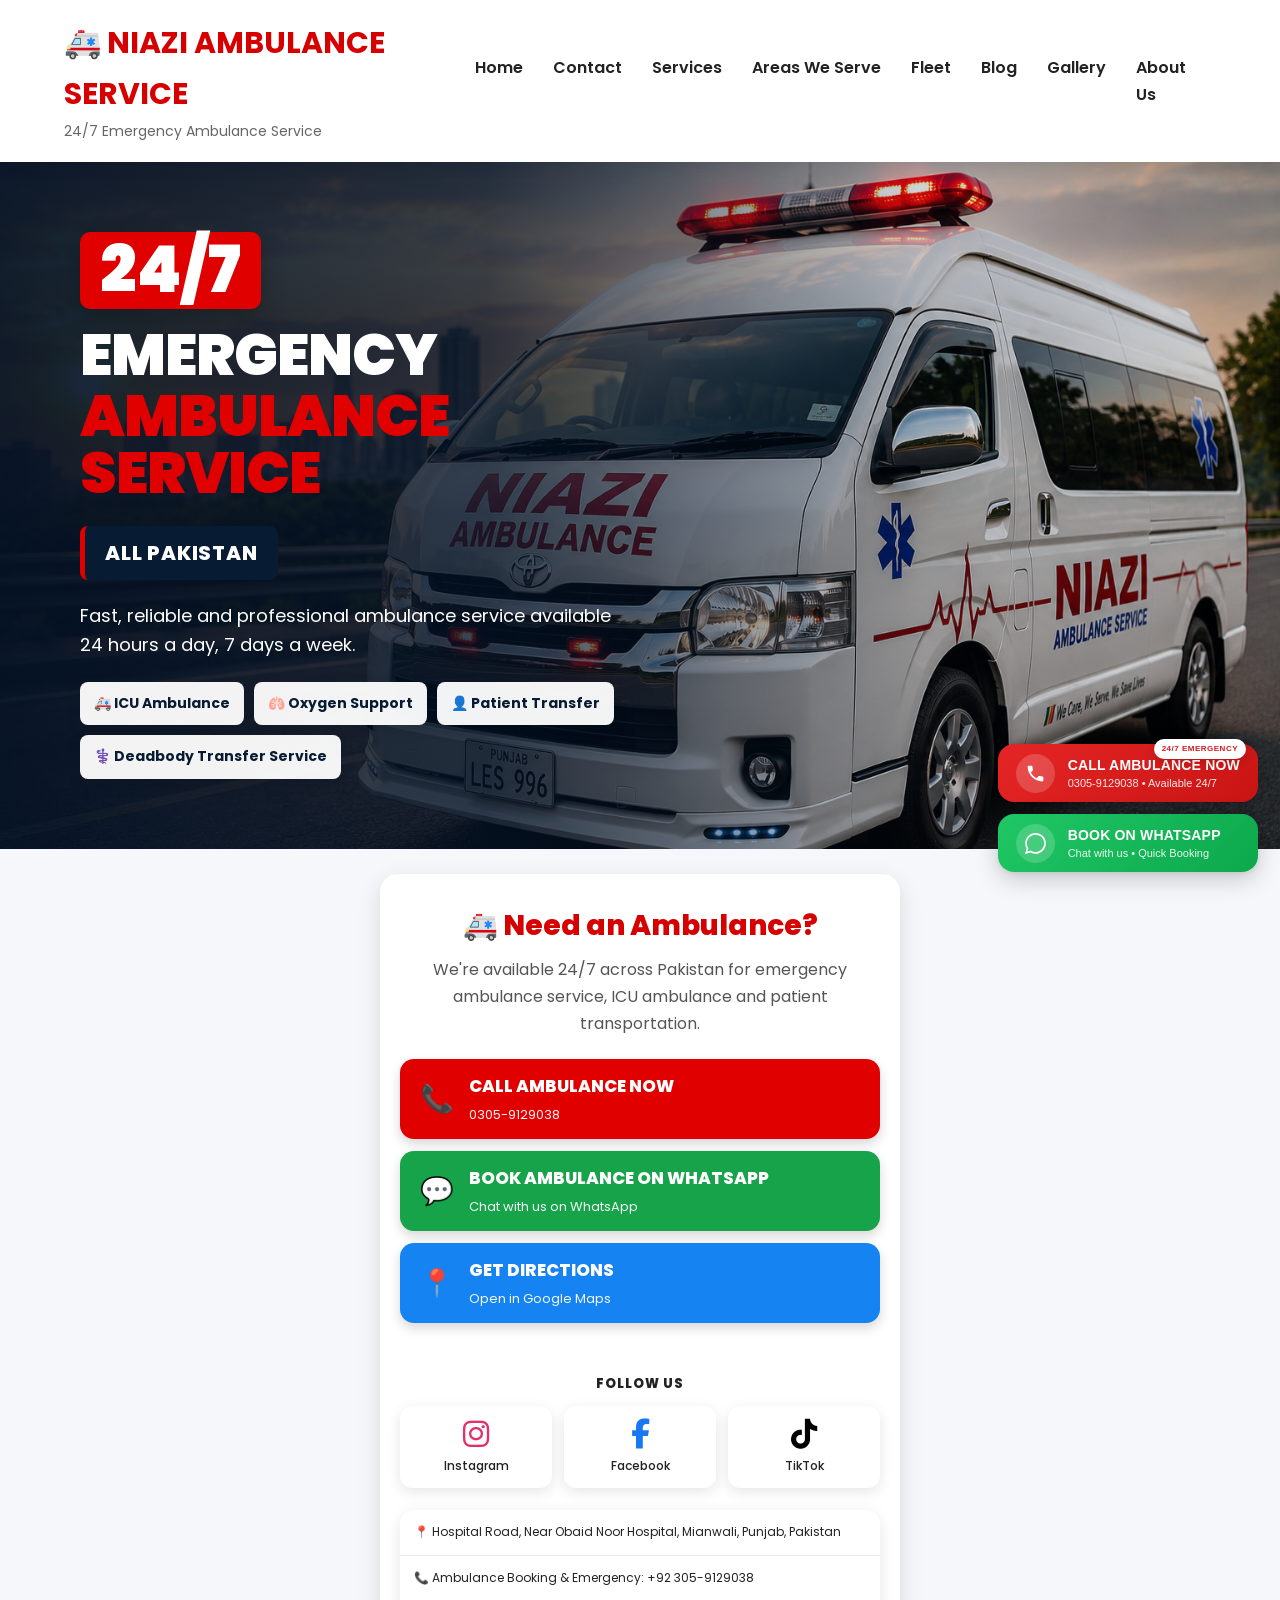
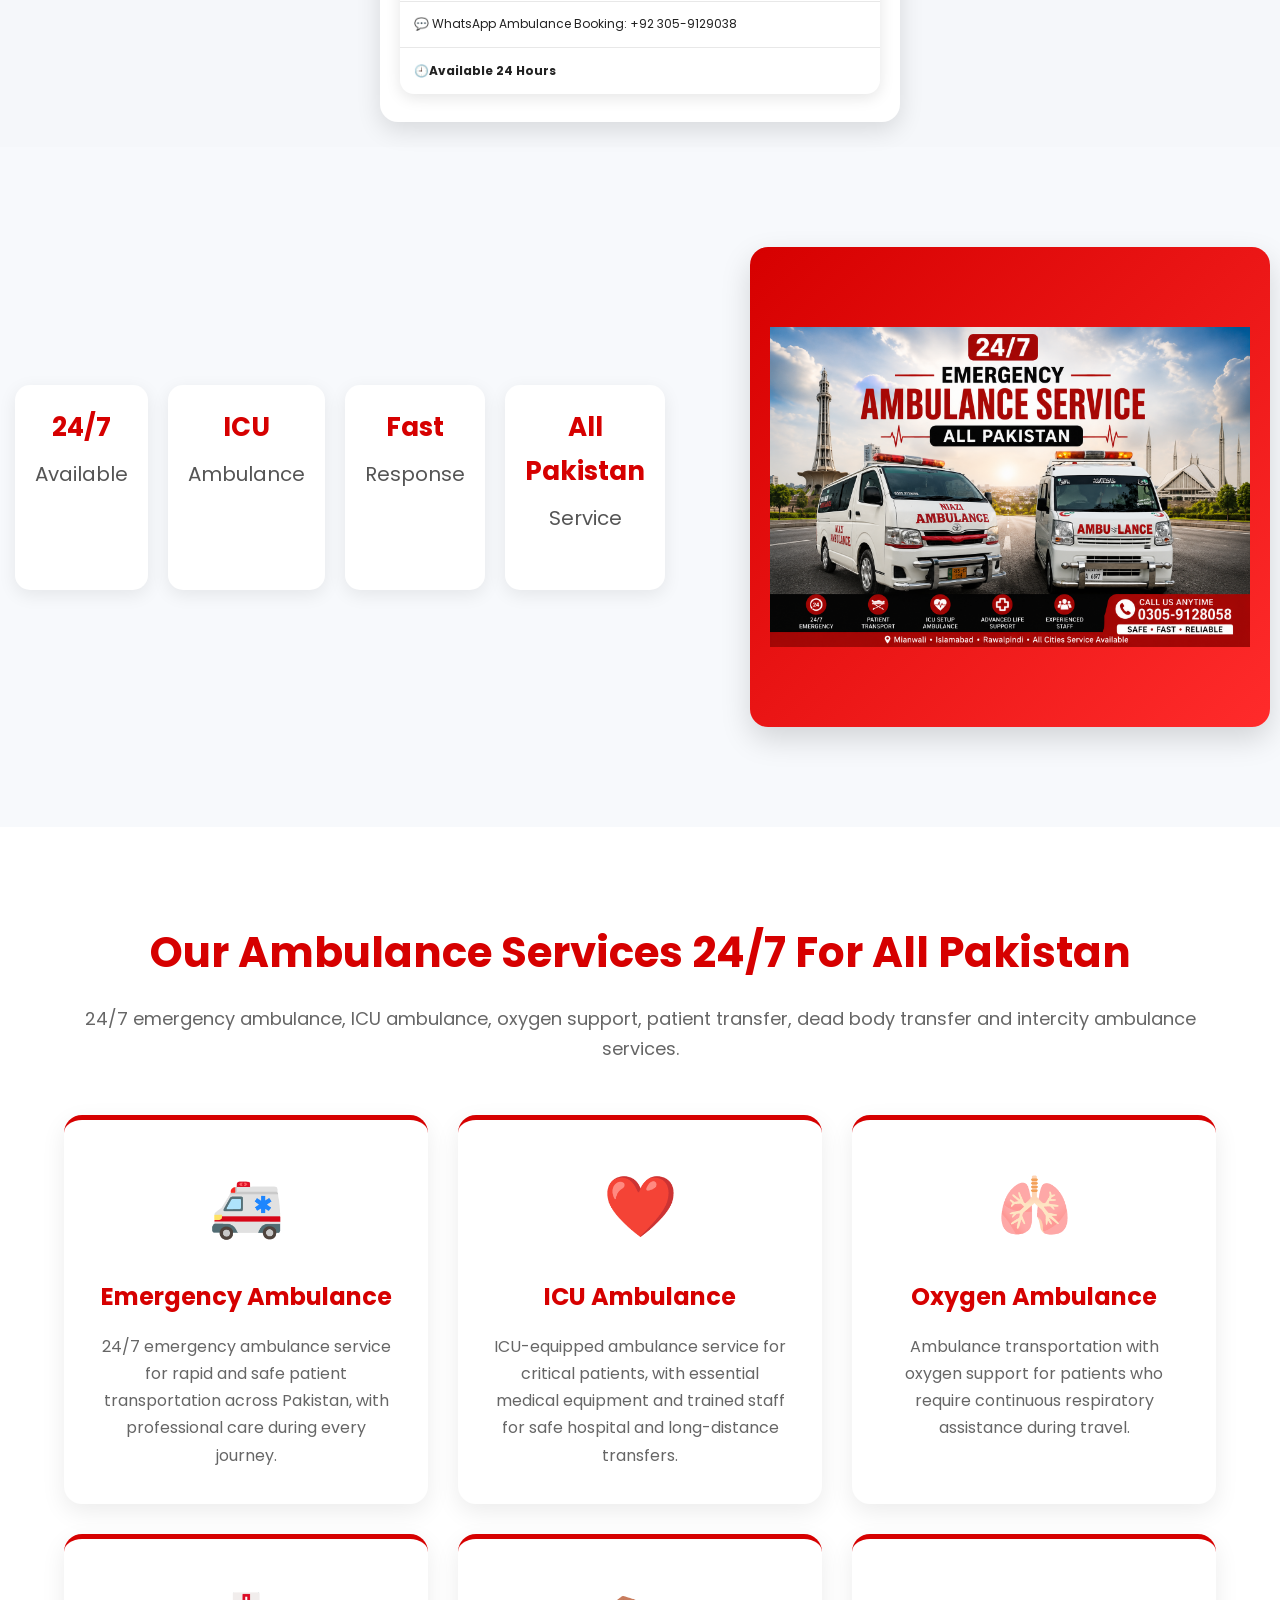
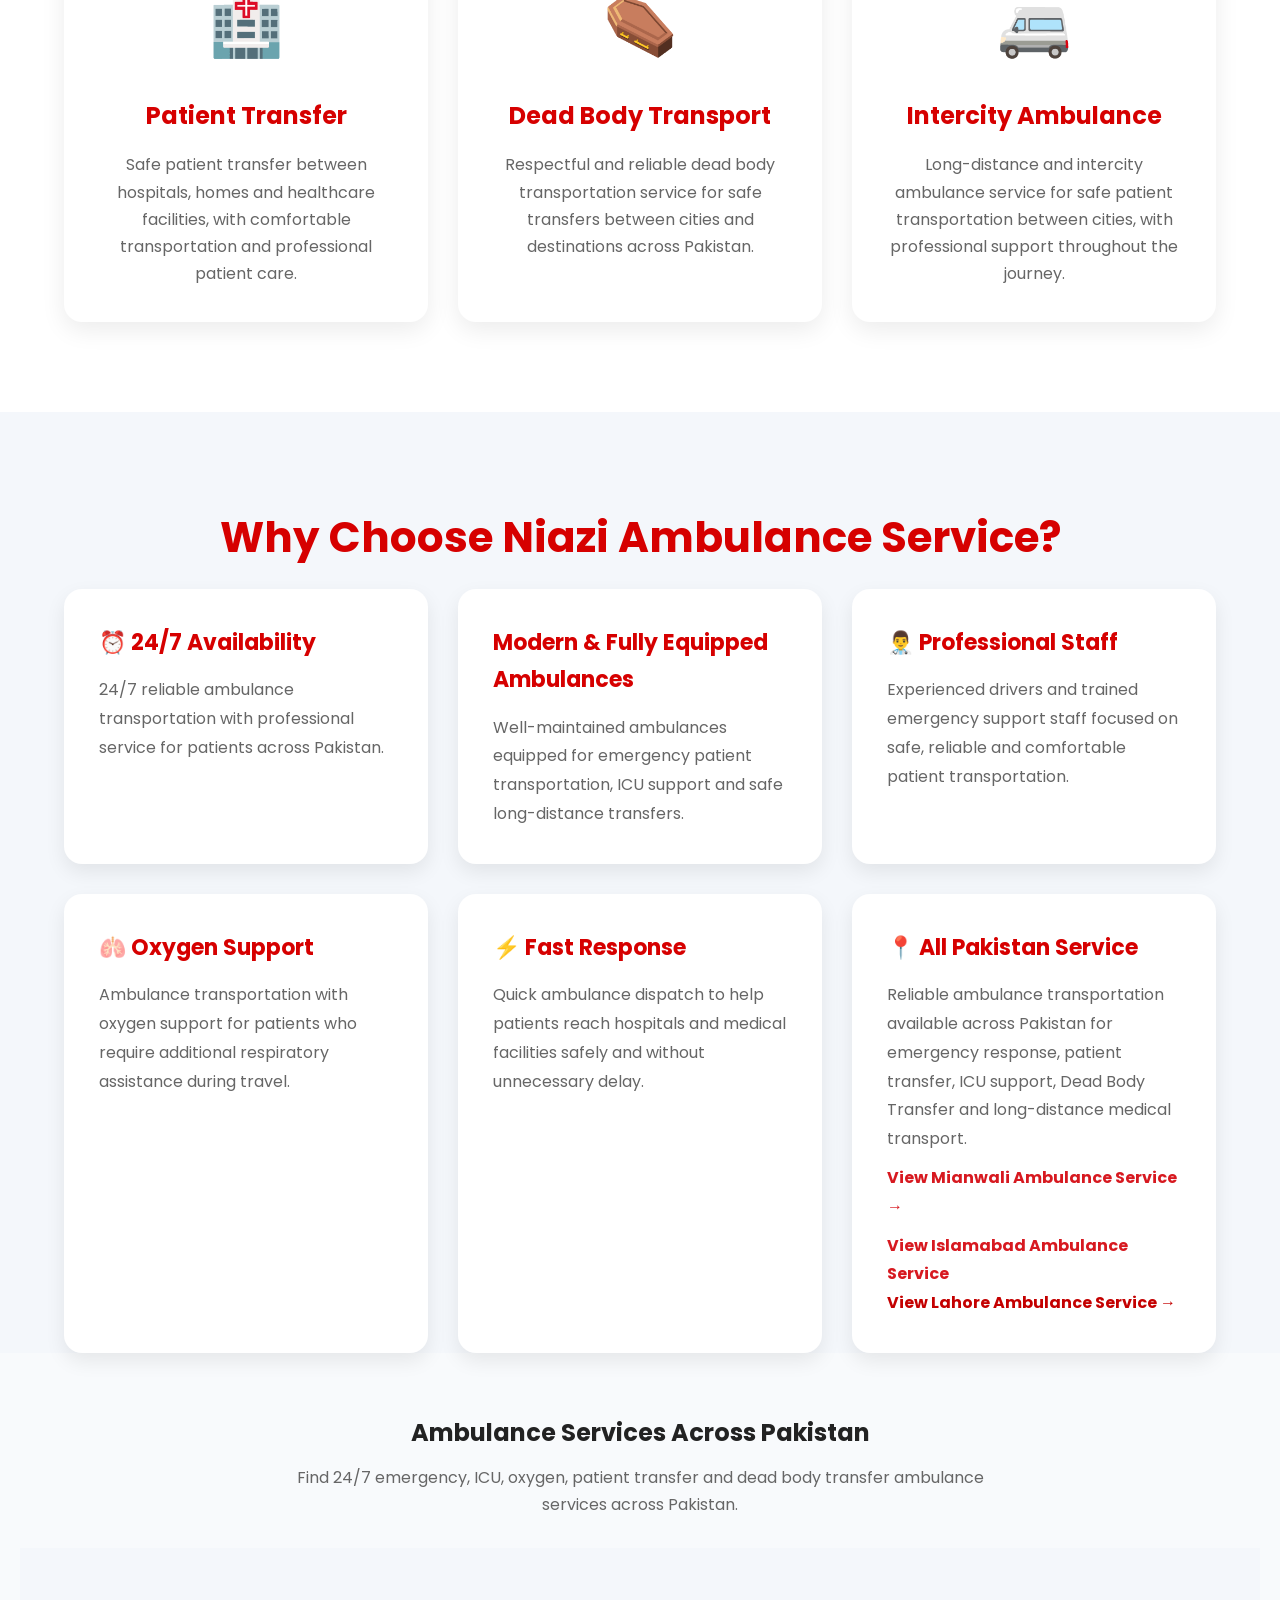
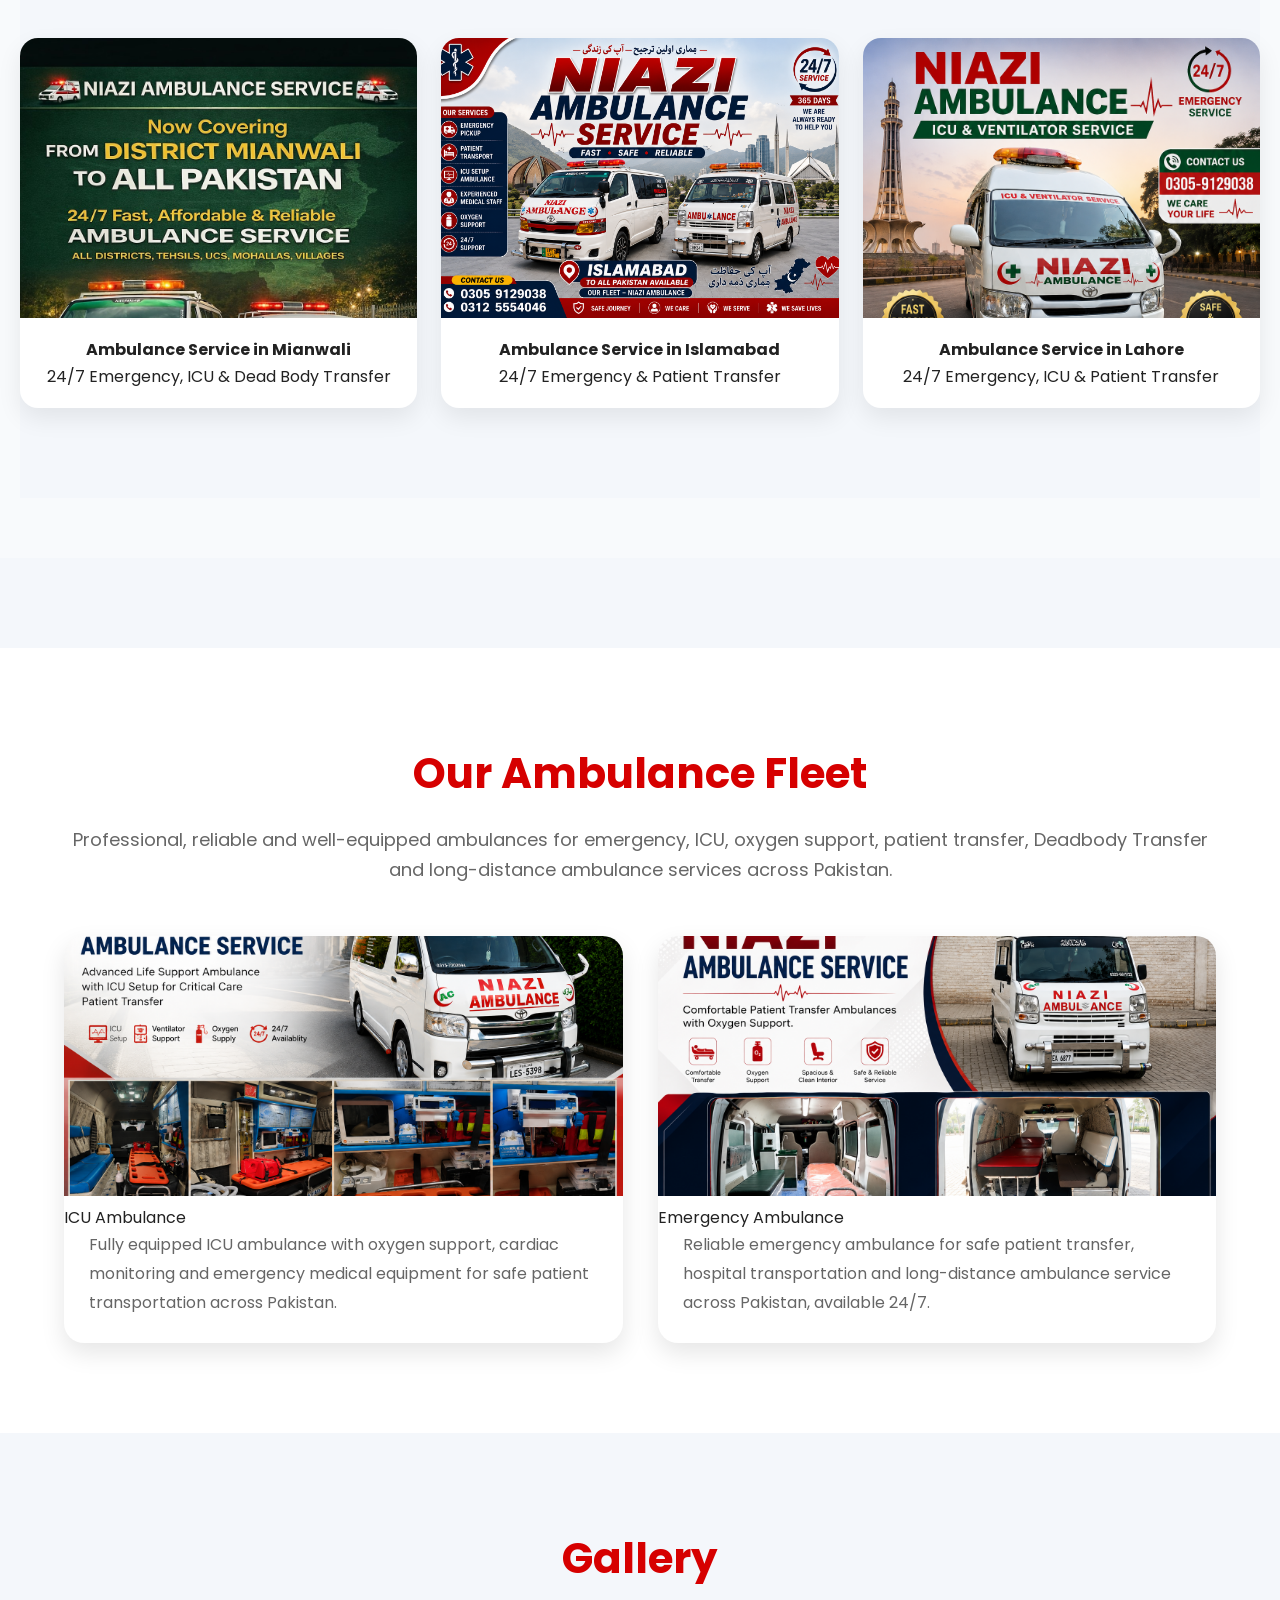
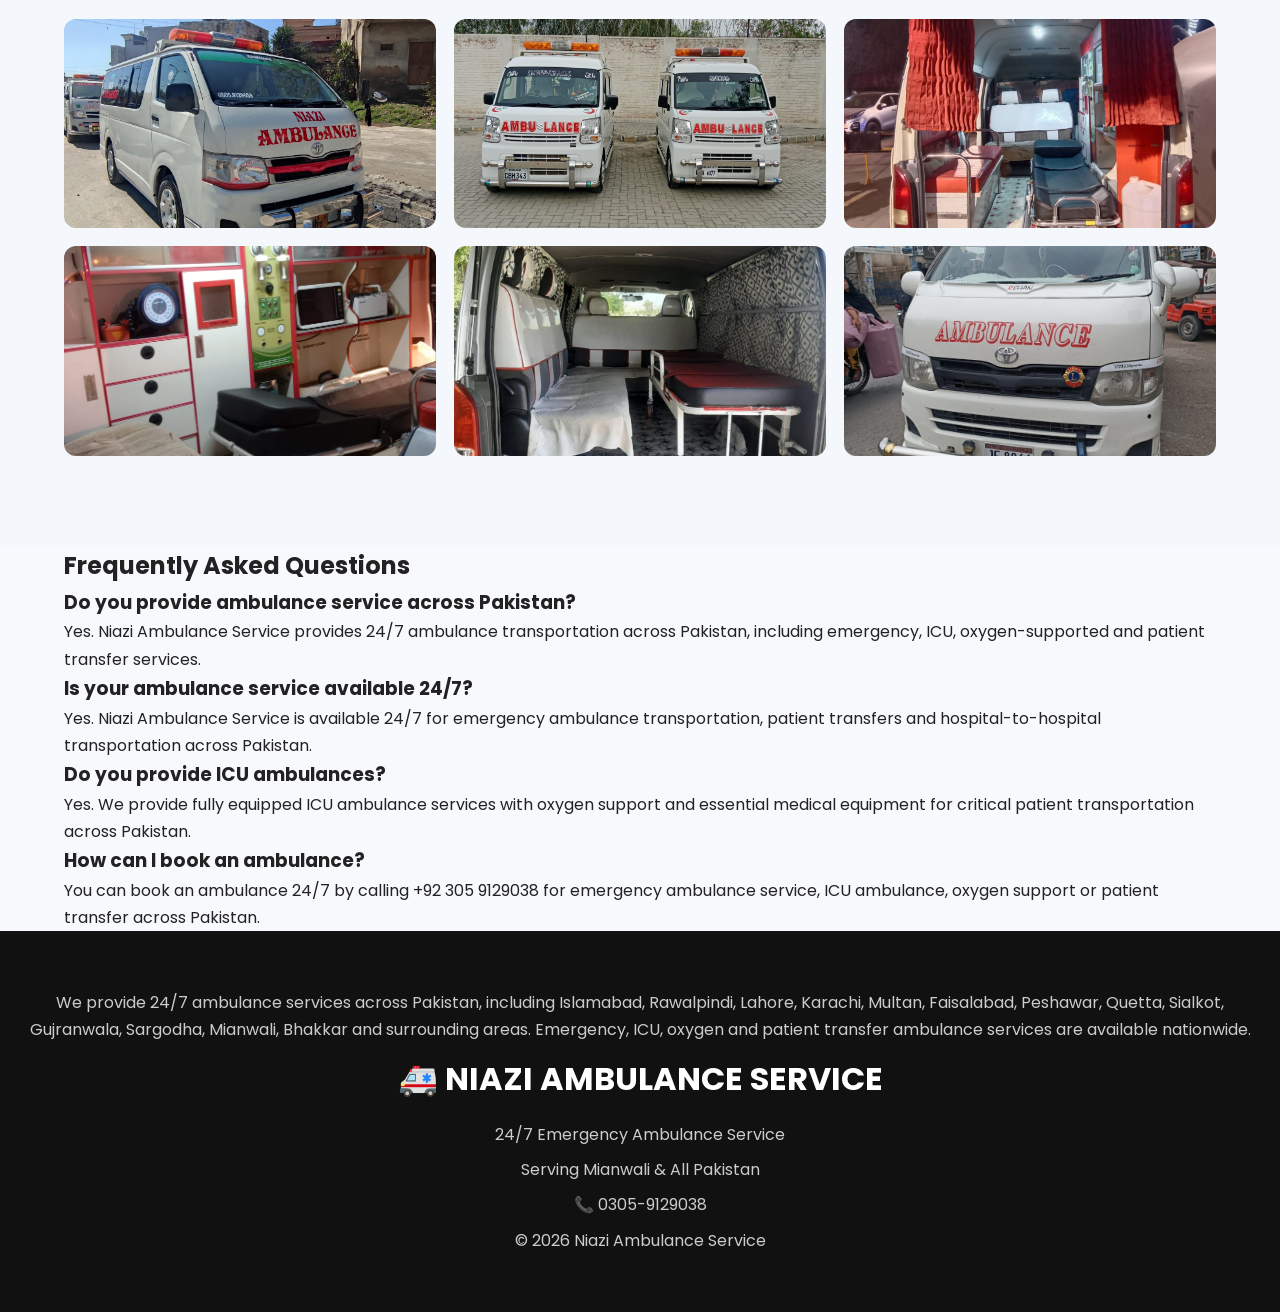
==== commit 004528bf: "Update index.html" ====
--- a/index.html
+++ b/index.html
@@ -9,8 +9,8 @@
 gtag('js', new Date());
 
 gtag('config', 'G-XBXGV4109N',);F
-</script>F
-<link rel="icon" type="image/png" href="favicon.png">
+</script>
+<link rel="icon" href="favicon.ico" type="image/x-icon">
     <meta charset="UTF-8">
     <meta name="viewport" content="width=device-width, initial-scale=1.0">
     <title>Niazi Ambulance Service | 24/7 Ambulance Service Across Pakistan</title>
@@ -189,7 +189,7 @@
 </section>
   </div>  
 <!-- TOP EMERGENCY CONTACT PANEL -->
-<section class="quick-emergency">
+<section id="contact" class="quick-emergency">
 
   <div class="quick-emergency-card">
 
